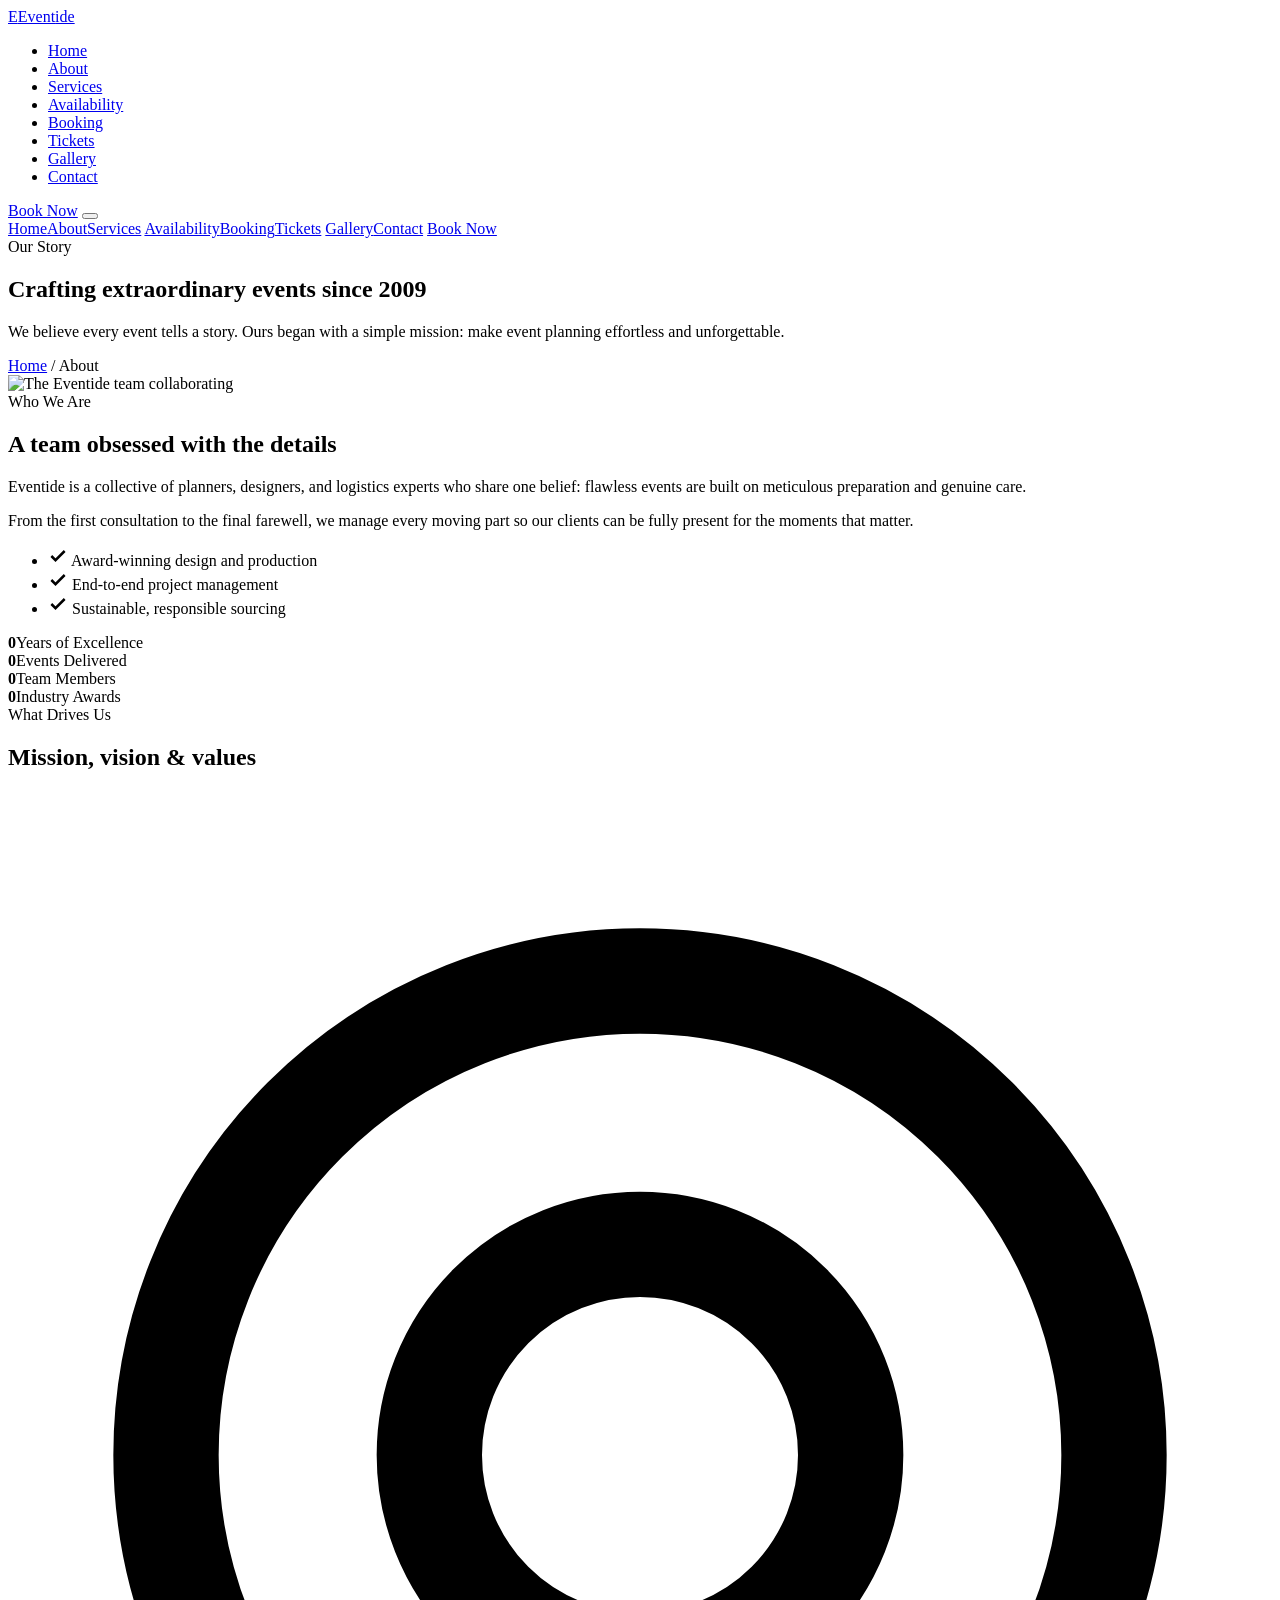
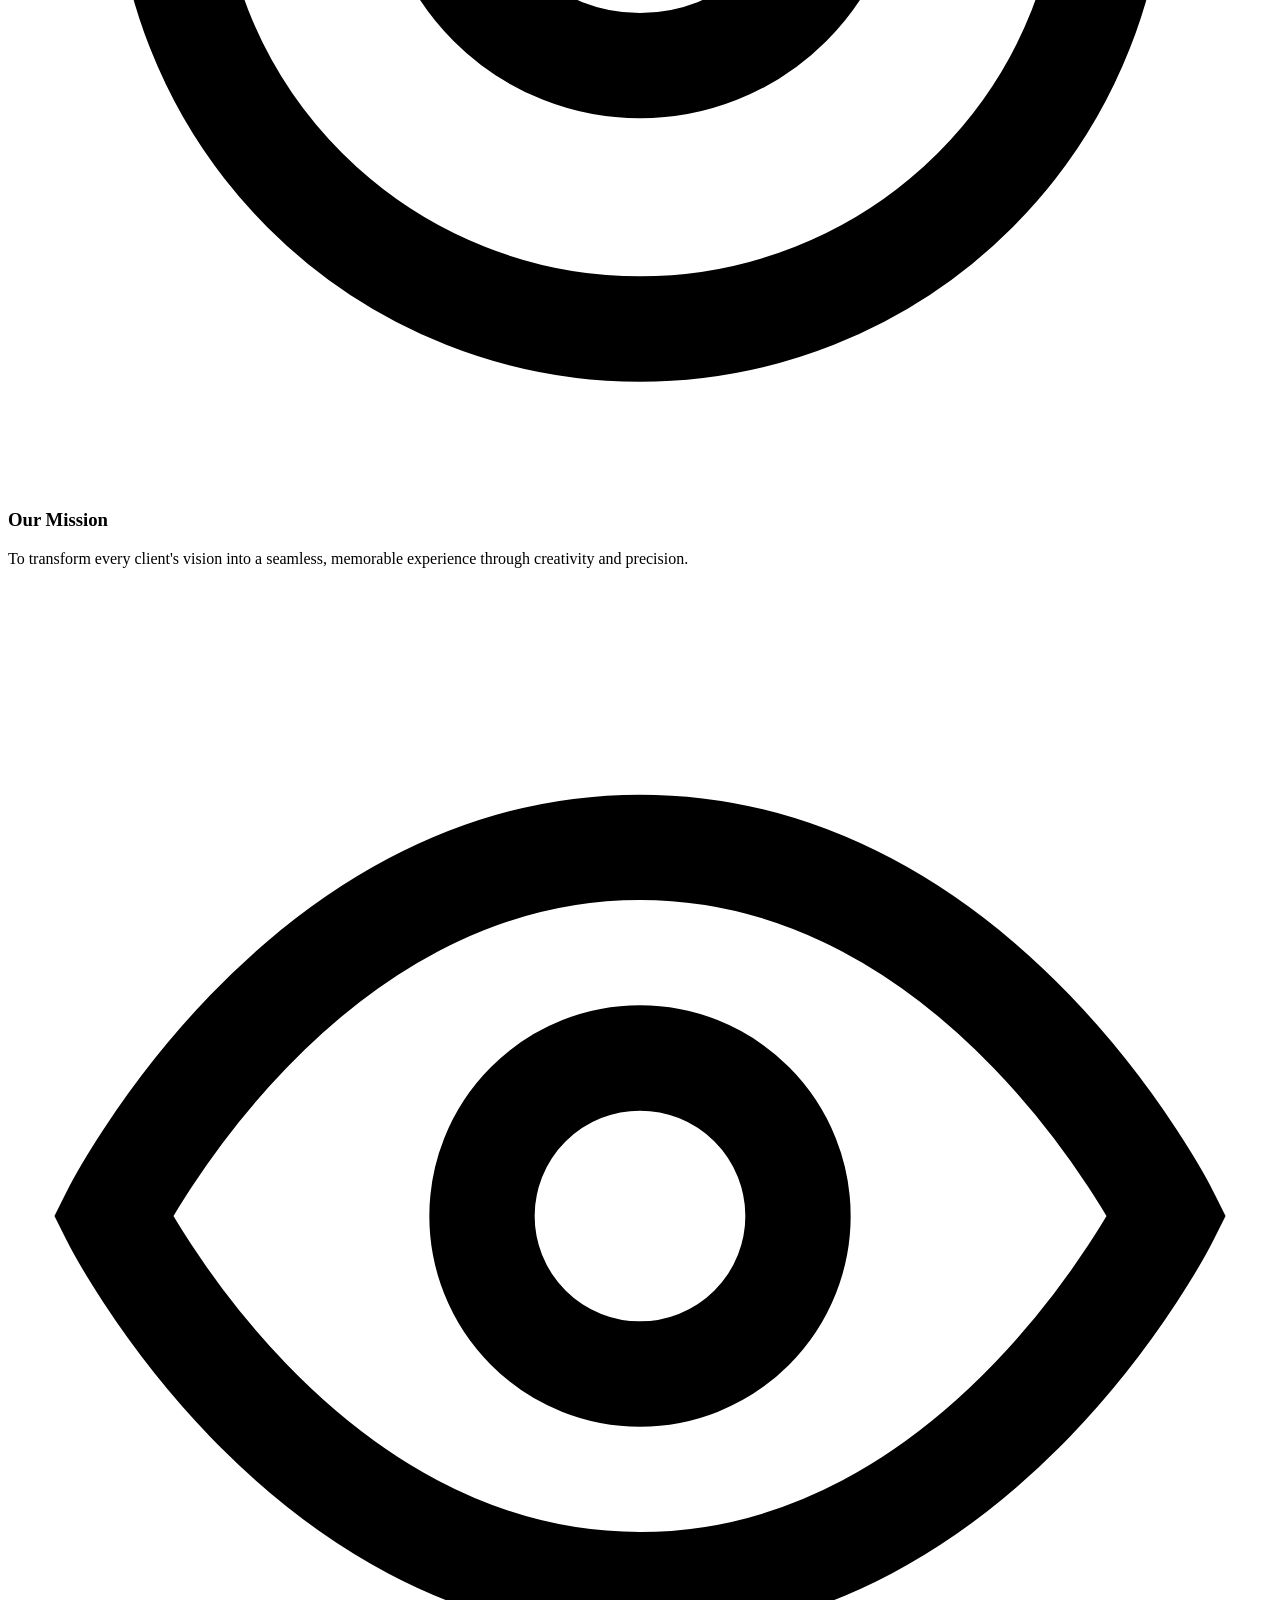
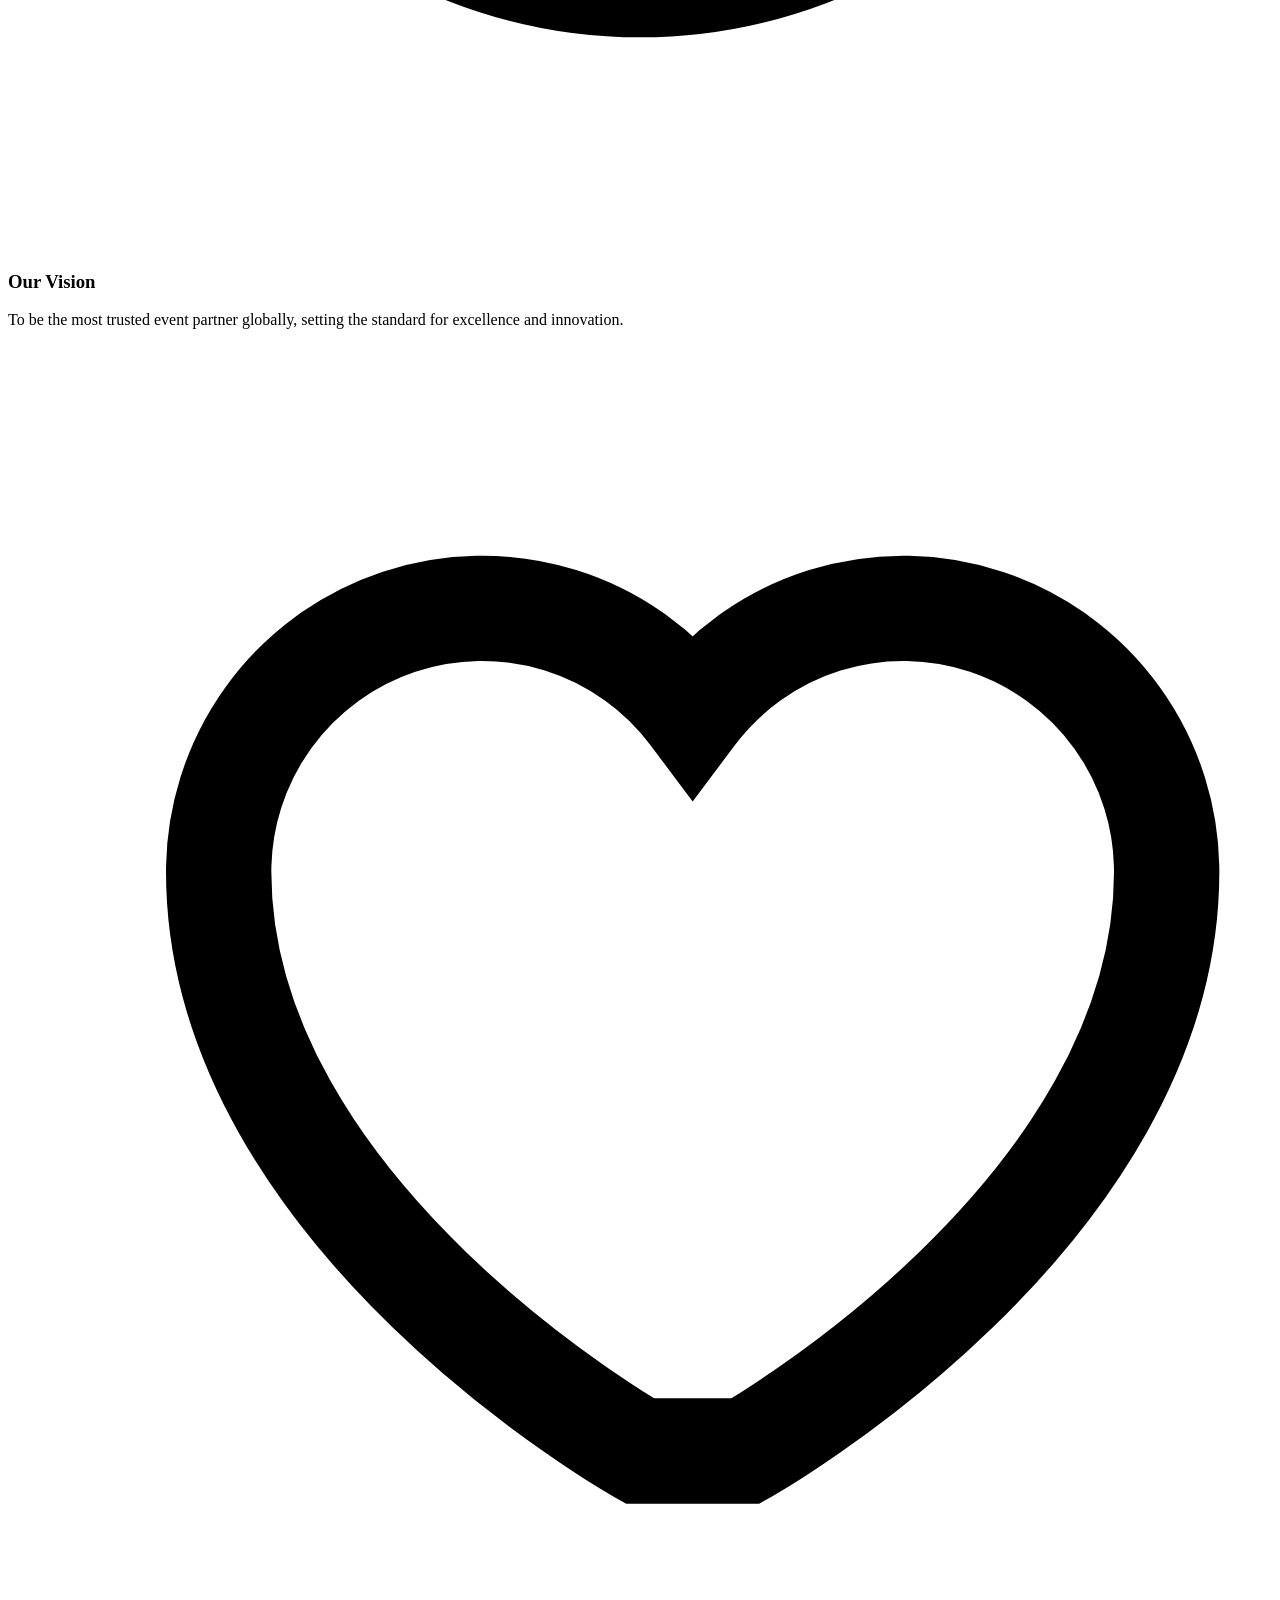
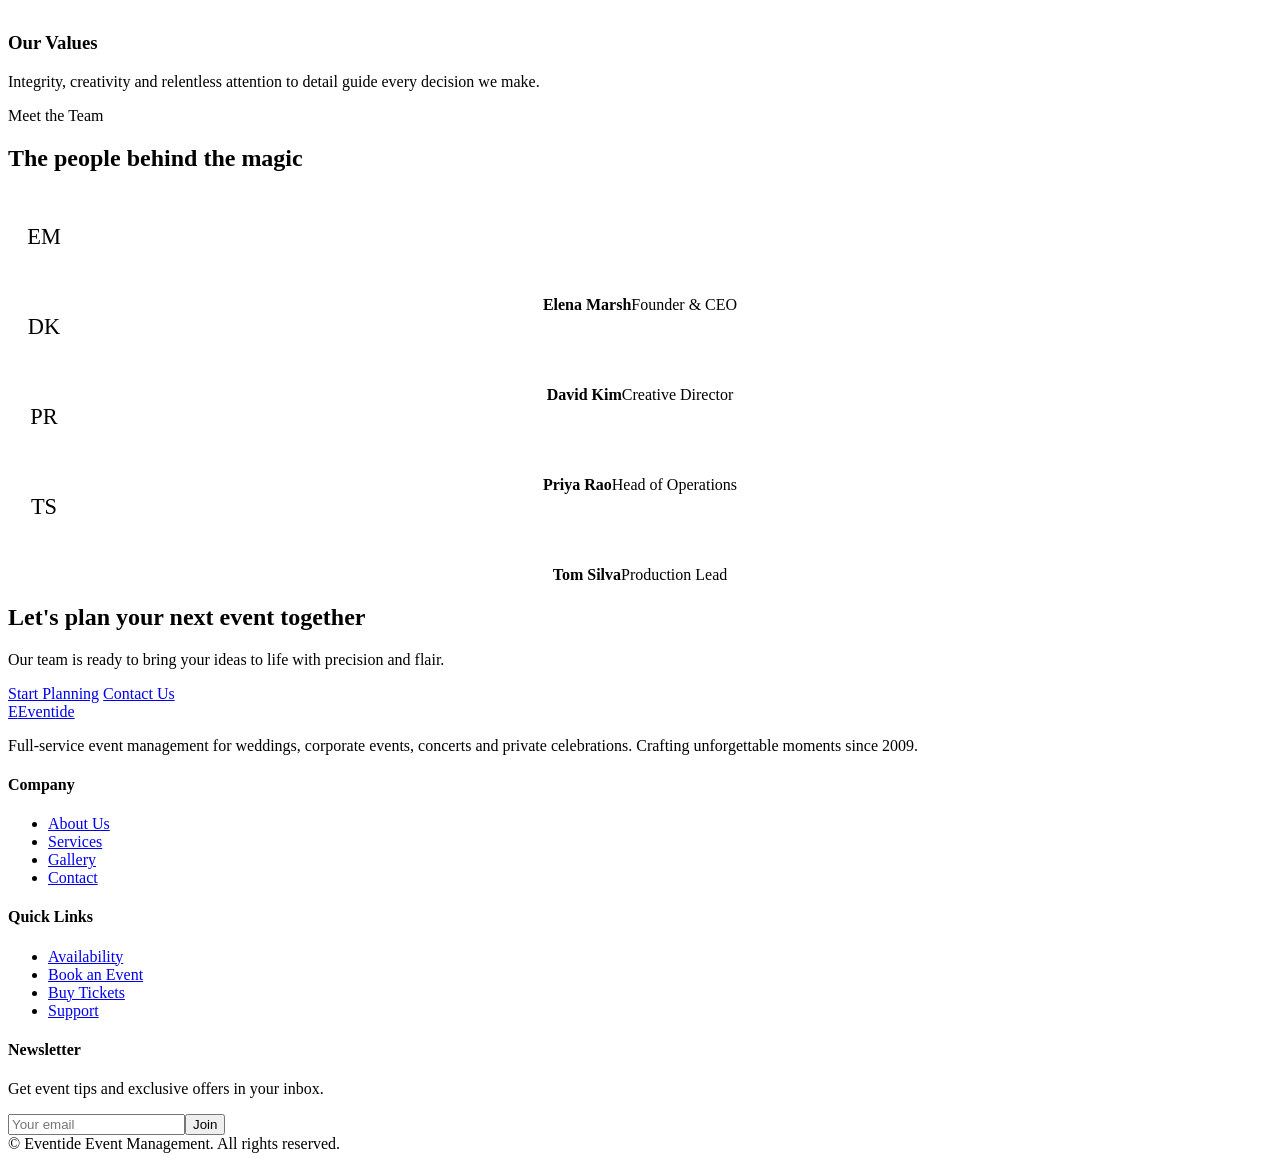
==== about.html @ 727e8614 "Add files via upload" ====
<!DOCTYPE html>
<html lang="en" class="bg-background">
<head>
  <meta charset="UTF-8" />
  <meta name="viewport" content="width=device-width, initial-scale=1.0" />
  <title>About Us — Eventide Event Management</title>
  <meta name="description" content="Meet the Eventide team. 15+ years of experience crafting weddings, corporate events, concerts and private celebrations with precision and passion." />
  <meta name="theme-color" content="#0f0d15" />
  <link rel="preconnect" href="https://fonts.googleapis.com" />
  <link rel="preconnect" href="https://fonts.gstatic.com" crossorigin />
  <link href="https://fonts.googleapis.com/css2?family=Inter:wght@400;500;600;700;800&family=Playfair+Display:wght@600;700;800&display=swap" rel="stylesheet" />
  <link rel="stylesheet" href="css/style.css" />
</head>
<body>
  <header class="site-header">
    <nav class="nav" aria-label="Primary">
      <a href="index.html" class="logo"><span class="logo__mark">E</span>Event<span>ide</span></a>
      <ul class="nav__links">
        <li><a href="index.html">Home</a></li>
        <li><a href="about.html" class="active">About</a></li>
        <li><a href="services.html">Services</a></li>
        <li><a href="calendar.html">Availability</a></li>
        <li><a href="booking.html">Booking</a></li>
        <li><a href="tickets.html">Tickets</a></li>
        <li><a href="gallery.html">Gallery</a></li>
        <li><a href="contact.html">Contact</a></li>
      </ul>
      <div class="nav__cta">
        <a href="booking.html" class="btn btn--primary">Book Now</a>
        <button class="nav__toggle" aria-label="Toggle menu" aria-expanded="false"><span></span><span></span><span></span></button>
      </div>
    </nav>
  </header>
  <div class="mobile-panel">
    <a href="index.html">Home</a><a href="about.html" class="active">About</a><a href="services.html">Services</a>
    <a href="calendar.html">Availability</a><a href="booking.html">Booking</a><a href="tickets.html">Tickets</a>
    <a href="gallery.html">Gallery</a><a href="contact.html">Contact</a>
    <a href="booking.html" class="btn btn--primary btn--block">Book Now</a>
  </div>

  <section class="page-banner">
    <div class="container">
      <span class="eyebrow reveal">Our Story</span>
      <h1 class="reveal" data-delay="1">Crafting extraordinary events since 2009</h1>
      <p class="reveal" data-delay="2">We believe every event tells a story. Ours began with a simple mission: make event planning effortless and unforgettable.</p>
      <div class="breadcrumb"><a href="index.html">Home</a> / About</div>
    </div>
  </section>

  <section class="section">
    <div class="container">
      <div class="split">
        <div class="split__media reveal"><img src="public/images/team.png" alt="The Eventide team collaborating" /></div>
        <div class="split__body reveal" data-delay="1">
          <span class="eyebrow">Who We Are</span>
          <h2 class="section-title">A team obsessed with the details</h2>
          <p>Eventide is a collective of planners, designers, and logistics experts who share one belief: flawless events are built on meticulous preparation and genuine care.</p>
          <p>From the first consultation to the final farewell, we manage every moving part so our clients can be fully present for the moments that matter.</p>
          <ul class="check-list">
            <li><svg width="20" height="20" viewBox="0 0 24 24" fill="none" stroke="currentColor" stroke-width="3"><path d="M20 6L9 17l-5-5"/></svg> Award-winning design and production</li>
            <li><svg width="20" height="20" viewBox="0 0 24 24" fill="none" stroke="currentColor" stroke-width="3"><path d="M20 6L9 17l-5-5"/></svg> End-to-end project management</li>
            <li><svg width="20" height="20" viewBox="0 0 24 24" fill="none" stroke="currentColor" stroke-width="3"><path d="M20 6L9 17l-5-5"/></svg> Sustainable, responsible sourcing</li>
          </ul>
        </div>
      </div>
    </div>
  </section>

  <section class="section" style="padding-top:0">
    <div class="container">
      <div class="stats-strip">
        <div class="stat reveal"><strong><span data-count="15" data-suffix="+">0</span></strong><span>Years of Excellence</span></div>
        <div class="stat reveal" data-delay="1"><strong><span data-count="1200" data-suffix="+">0</span></strong><span>Events Delivered</span></div>
        <div class="stat reveal" data-delay="2"><strong><span data-count="60" data-suffix="+">0</span></strong><span>Team Members</span></div>
        <div class="stat reveal" data-delay="3"><strong><span data-count="25" data-suffix="+">0</span></strong><span>Industry Awards</span></div>
      </div>
    </div>
  </section>

  <!-- MISSION / VISION / VALUES -->
  <section class="section" style="padding-top:0">
    <div class="container">
      <div class="center" style="margin-bottom:52px">
        <span class="eyebrow reveal">What Drives Us</span>
        <h2 class="section-title reveal" data-delay="1">Mission, vision & values</h2>
      </div>
      <div class="grid grid--3">
        <article class="card feature reveal">
          <div class="feature__icon"><svg viewBox="0 0 24 24" fill="none" stroke="currentColor" stroke-width="2"><circle cx="12" cy="12" r="9"/><circle cx="12" cy="12" r="4"/></svg></div>
          <h3>Our Mission</h3>
          
          <p>To transform every client's vision into a seamless, memorable experience through creativity and precision.</p>
        </article>
        <article class="card feature reveal" data-delay="1">
          <div class="feature__icon"><svg viewBox="0 0 24 24" fill="none" stroke="currentColor" stroke-width="2"><path d="M2 12s3.5-7 10-7 10 7 10 7-3.5 7-10 7-10-7-10-7z"/><circle cx="12" cy="12" r="3"/></svg></div>
          <h3>Our Vision</h3>
         
          <p>To be the most trusted event partner globally, setting the standard for excellence and innovation.</p>
        </article>
        <article class="card feature reveal" data-delay="2">
          <div class="feature__icon"><svg viewBox="0 0 24 24" fill="none" stroke="currentColor" stroke-width="2"><path d="M12 21s-8-4.5-8-11a5 5 0 019-3 5 5 0 019 3c0 6.5-8 11-8 11z"/></svg></div>
          <h3>Our Values</h3>
          
          <p>Integrity, creativity and relentless attention to detail guide every decision we make.</p>
        </article>
      </div>
    </div>
  </section>

  <!-- TEAM -->
  <section class="section" style="padding-top:0">
    <div class="container">
      <div class="center" style="margin-bottom:52px">
        <span class="eyebrow reveal">Meet the Team</span>
        <h2 class="section-title reveal" data-delay="1">The people behind the magic</h2>
      </div>
      <div class="grid grid--4">
        <article class="card feature center reveal">
          <div class="testimonial__author" style="flex-direction:column;text-align:center">
            <div class="avatar" style="width:72px;height:72px;font-size:1.4rem">EM</div>
            <div><strong>Elena Marsh</strong><span>Founder & CEO</span></div>
            
          </div>
        </article>
        <article class="card feature center reveal" data-delay="1">
          <div class="testimonial__author" style="flex-direction:column;text-align:center">
            <div class="avatar" style="width:72px;height:72px;font-size:1.4rem">DK</div>
            <div><strong>David Kim</strong><span>Creative Director</span></div>
            
          </div>
        </article>
        <article class="card feature center reveal" data-delay="2">
          <div class="testimonial__author" style="flex-direction:column;text-align:center">
            <div class="avatar" style="width:72px;height:72px;font-size:1.4rem">PR</div>
            <div><strong>Priya Rao</strong><span>Head of Operations</span></div>
            
          </div>
        </article>
        <article class="card feature center reveal" data-delay="3">
          <div class="testimonial__author" style="flex-direction:column;text-align:center">
            <div class="avatar" style="width:72px;height:72px;font-size:1.4rem">TS</div>
            <div><strong>Tom Silva</strong><span>Production Lead</span></div>
            
          </div>
        </article>
      </div>
    </div>
  </section>

  <section class="section" style="padding-top:0">
    <div class="container">
      <div class="cta reveal">
        <div class="cta__bg" style="background-image:url('public/images/cta.png')"></div>
        <h2>Let's plan your next event together</h2>
        <p>Our team is ready to bring your ideas to life with precision and flair.</p>
        <div class="hero__actions" style="justify-content:center">
          <a href="booking.html" class="btn btn--primary">Start Planning</a>
          <a href="contact.html" class="btn btn--ghost">Contact Us</a>
        </div>
      </div>
    </div>
  </section>

  <footer class="site-footer">
    <div class="container">
      <div class="footer__grid">
        <div>
          <a href="index.html" class="logo"><span class="logo__mark">E</span>Event<span>ide</span></a>
          <p>Full-service event management for weddings, corporate events, concerts and private celebrations. Crafting unforgettable moments since 2009.</p>
        </div>
        <div><h4>Company</h4><ul class="footer__links"><li><a href="about.html">About Us</a></li><li><a href="services.html">Services</a></li><li><a href="gallery.html">Gallery</a></li><li><a href="contact.html">Contact</a></li></ul></div>
        <div><h4>Quick Links</h4><ul class="footer__links"><li><a href="calendar.html">Availability</a></li><li><a href="booking.html">Book an Event</a></li><li><a href="tickets.html">Buy Tickets</a></li><li><a href="contact.html">Support</a></li></ul></div>
        <div><h4>Newsletter</h4><p style="margin-top:0">Get event tips and exclusive offers in your inbox.</p><form class="footer__news"><input type="email" placeholder="Your email" aria-label="Email address" required /><button class="btn btn--primary" type="submit">Join</button></form></div>
      </div>
      <div class="footer__bottom">© <span data-year></span> Eventide Event Management. All rights reserved.</div>
    </div>
  </footer>
  <script src="js/main.js"></script>
</body>
</html>
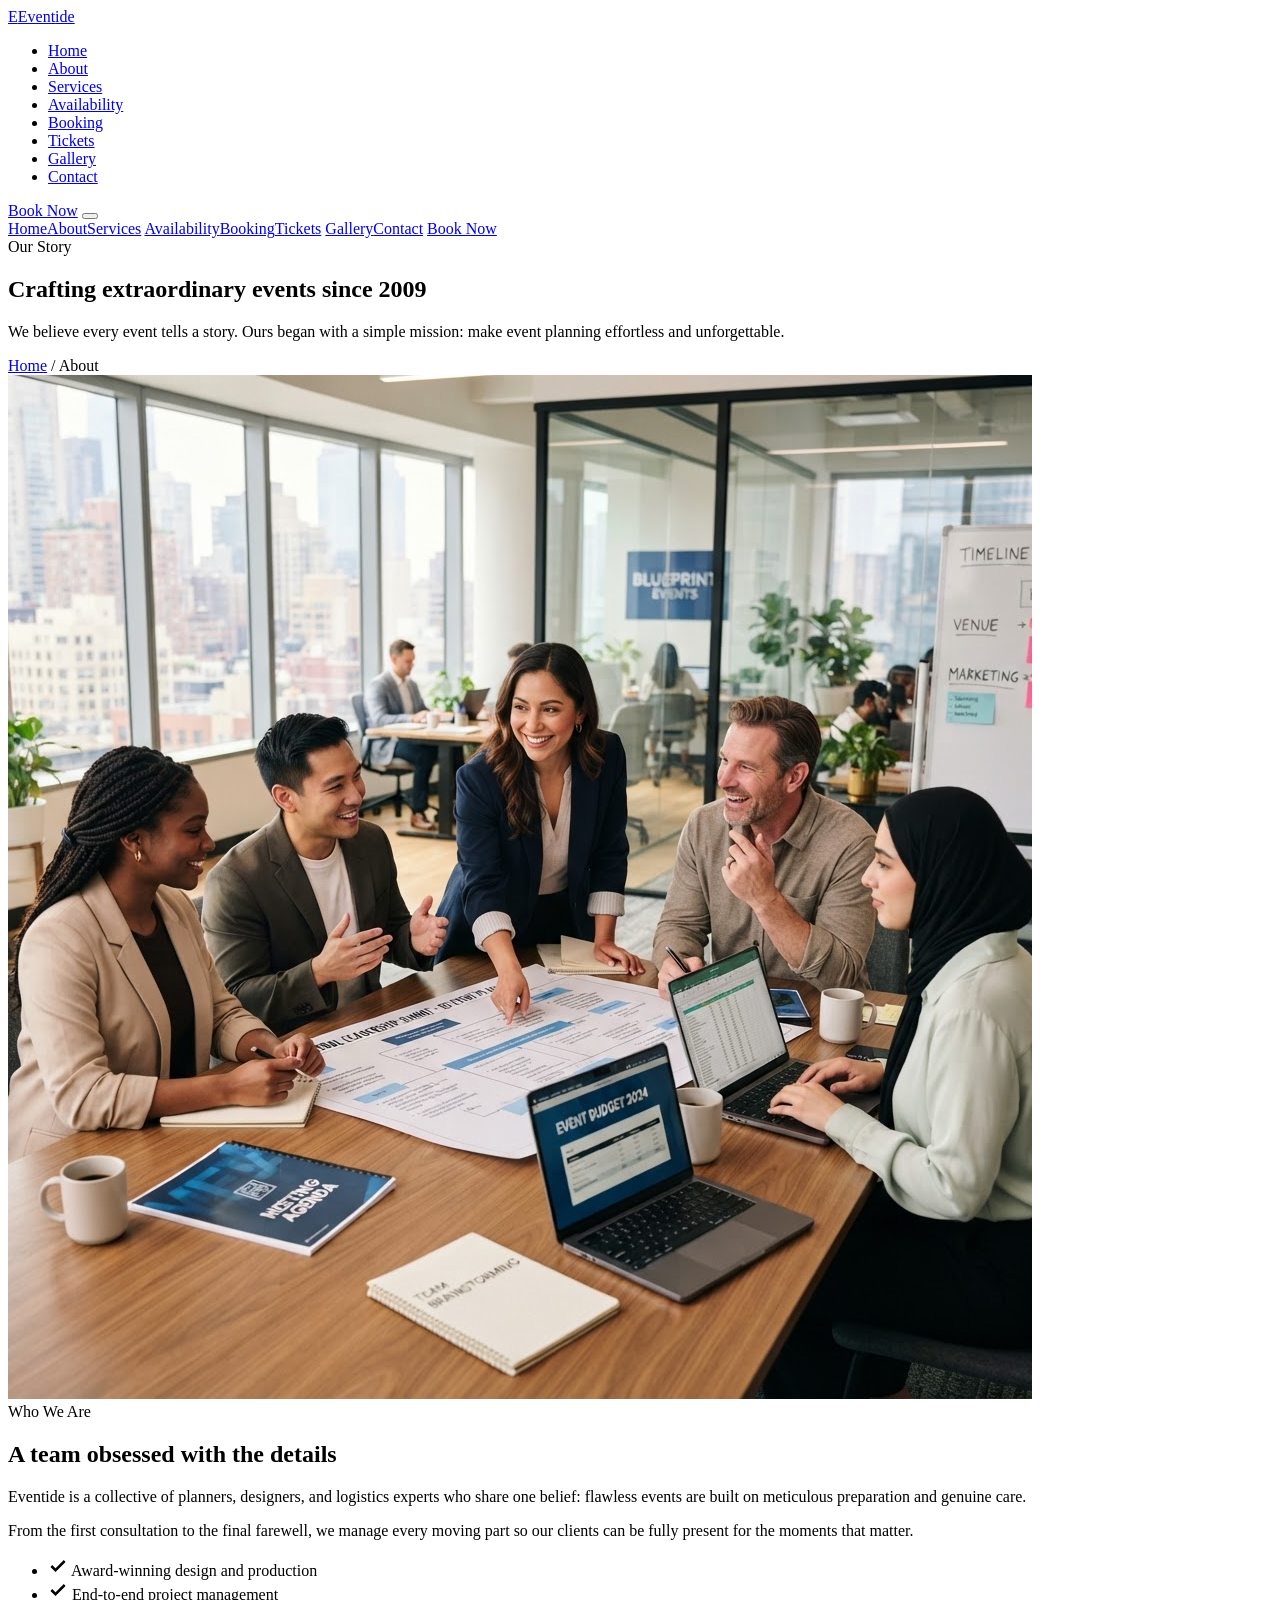
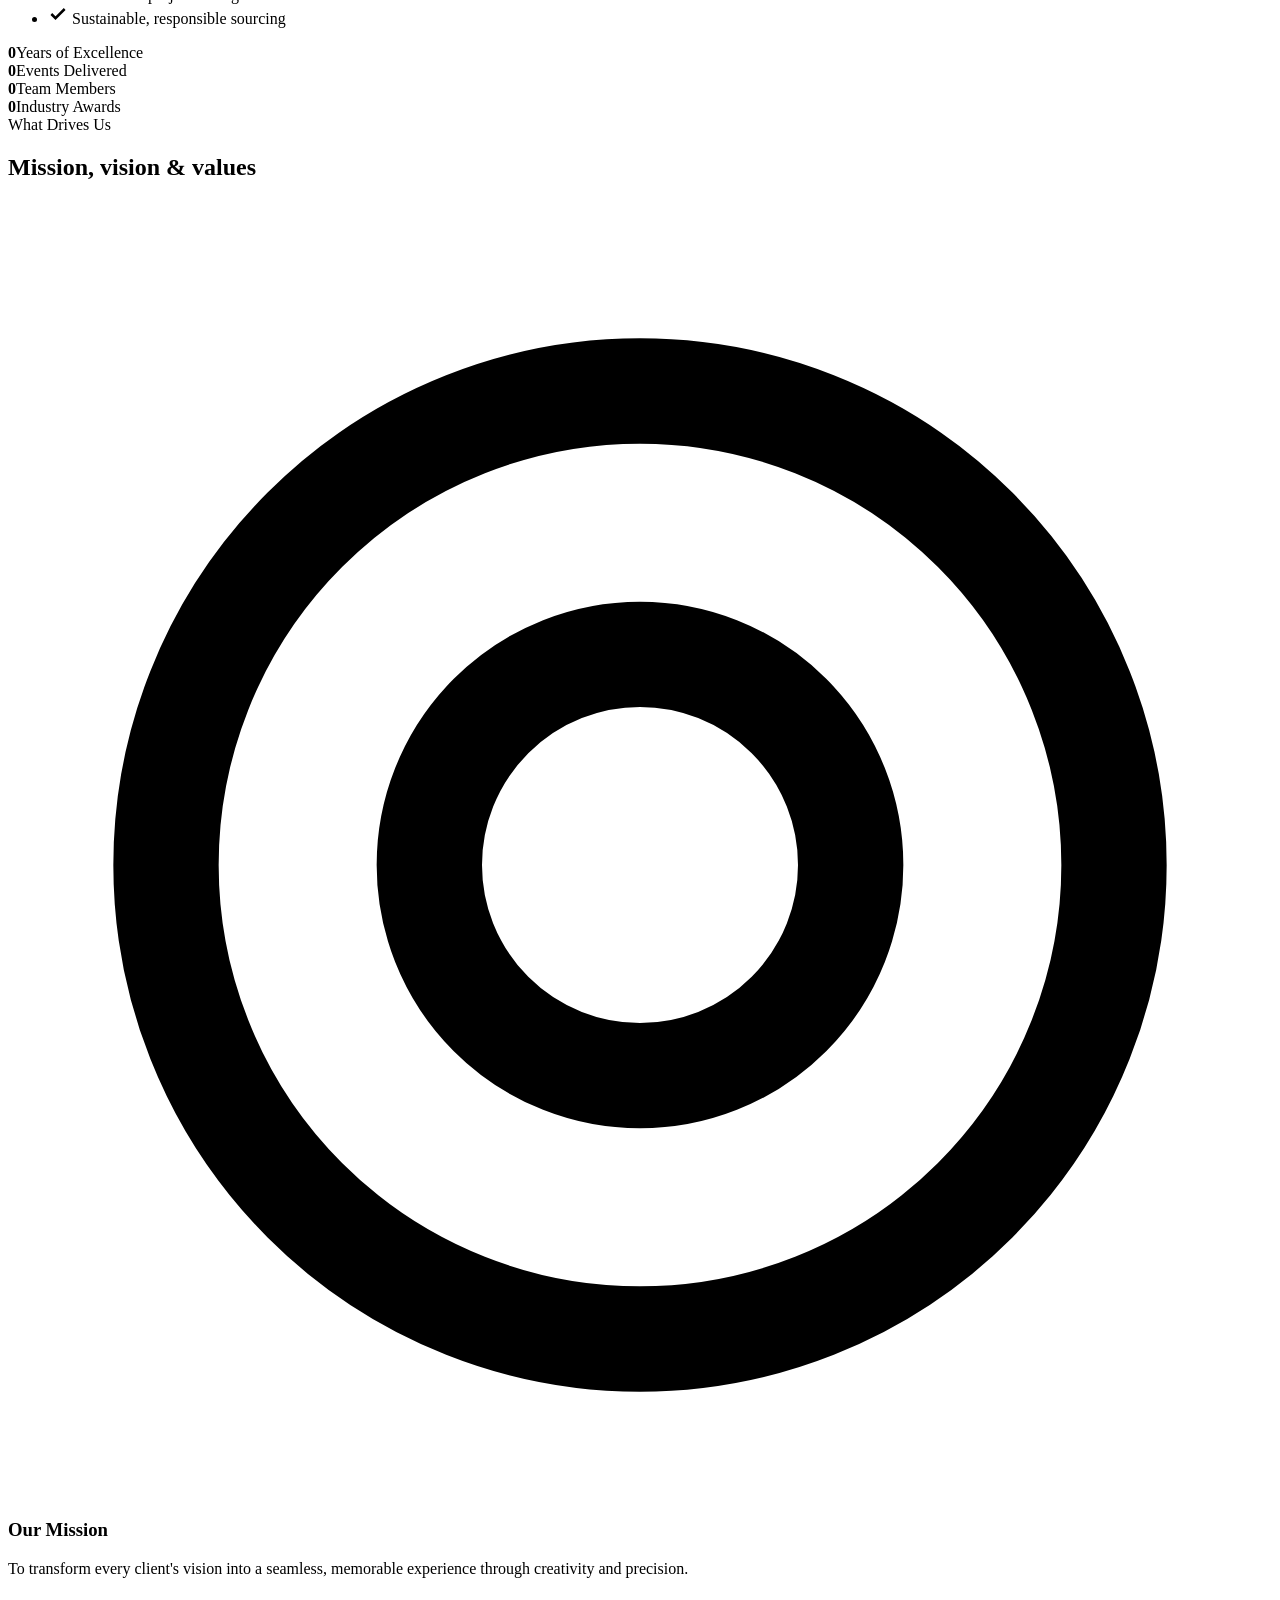
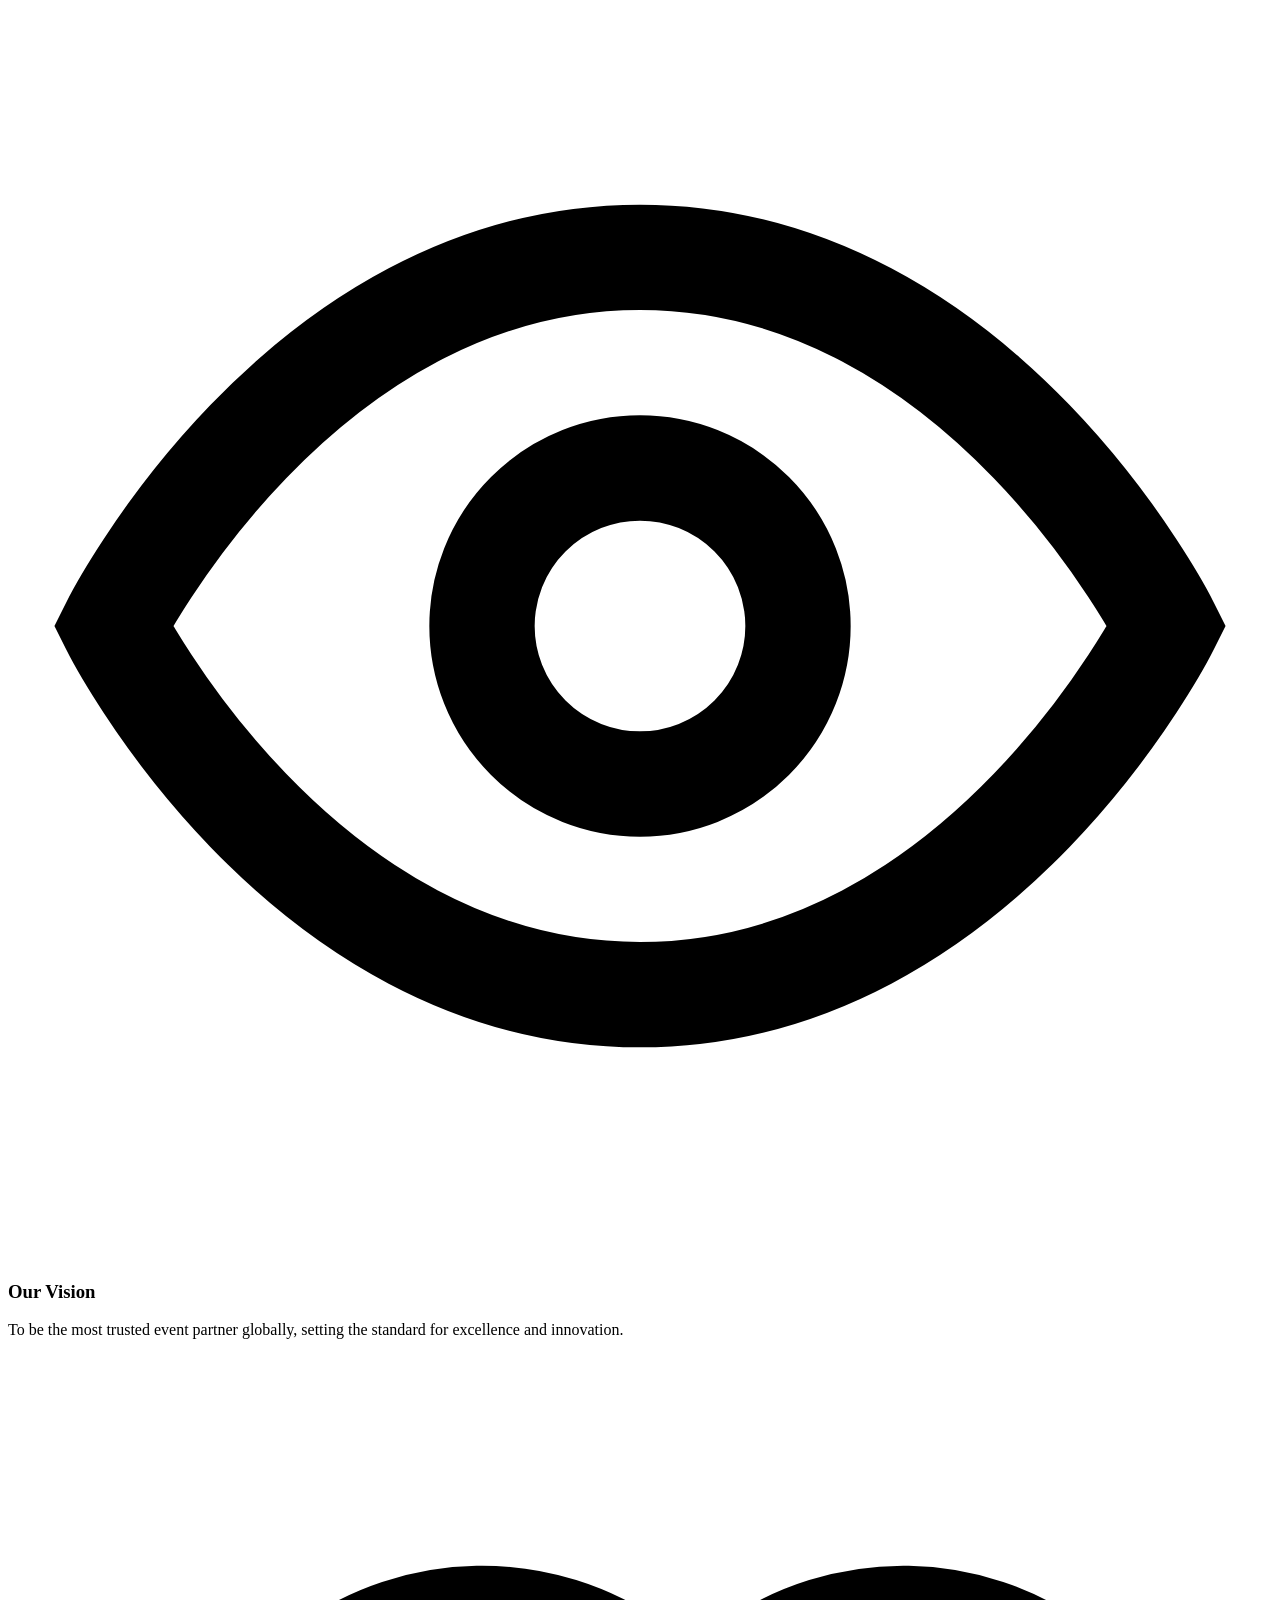
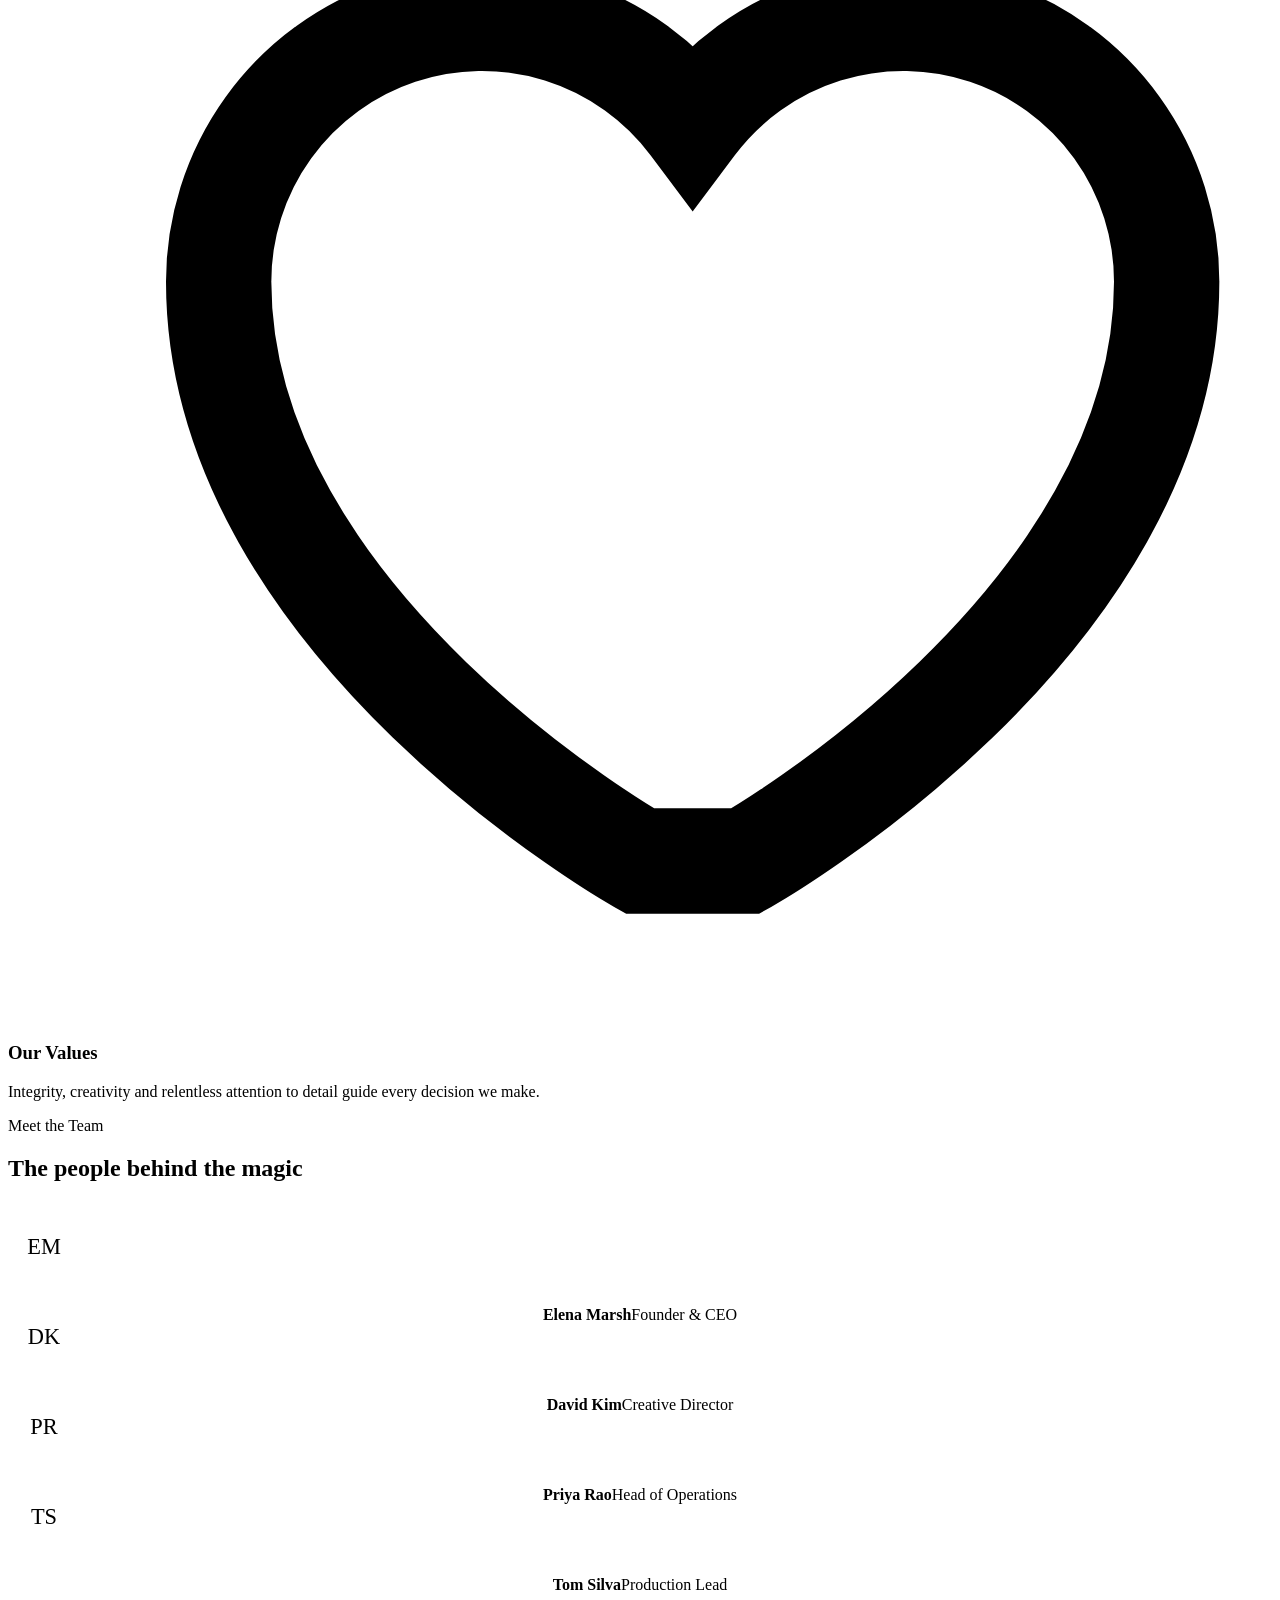
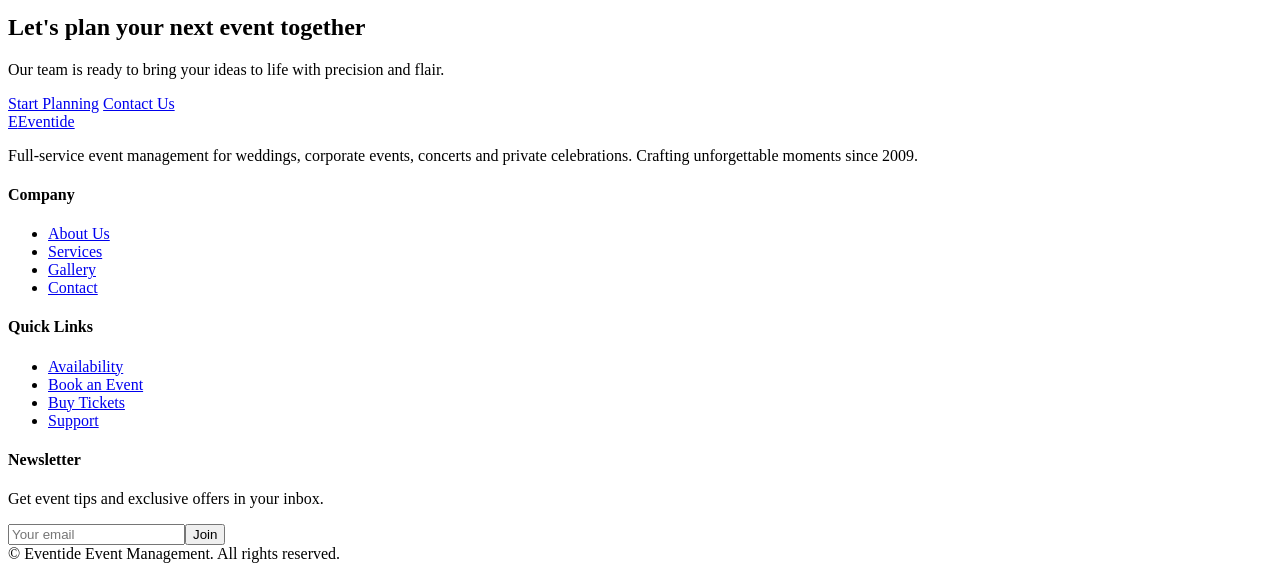
==== commit 19f8b4af: "Update about.html" ====
--- a/about.html
+++ b/about.html
@@ -50,7 +50,7 @@
   <section class="section">
     <div class="container">
       <div class="split">
-        <div class="split__media reveal"><img src="public/images/team.png" alt="The Eventide team collaborating" /></div>
+        <div class="split__media reveal"><img src="team.png" alt="The Eventide team collaborating" /></div>
         <div class="split__body reveal" data-delay="1">
           <span class="eyebrow">Who We Are</span>
           <h2 class="section-title">A team obsessed with the details</h2>
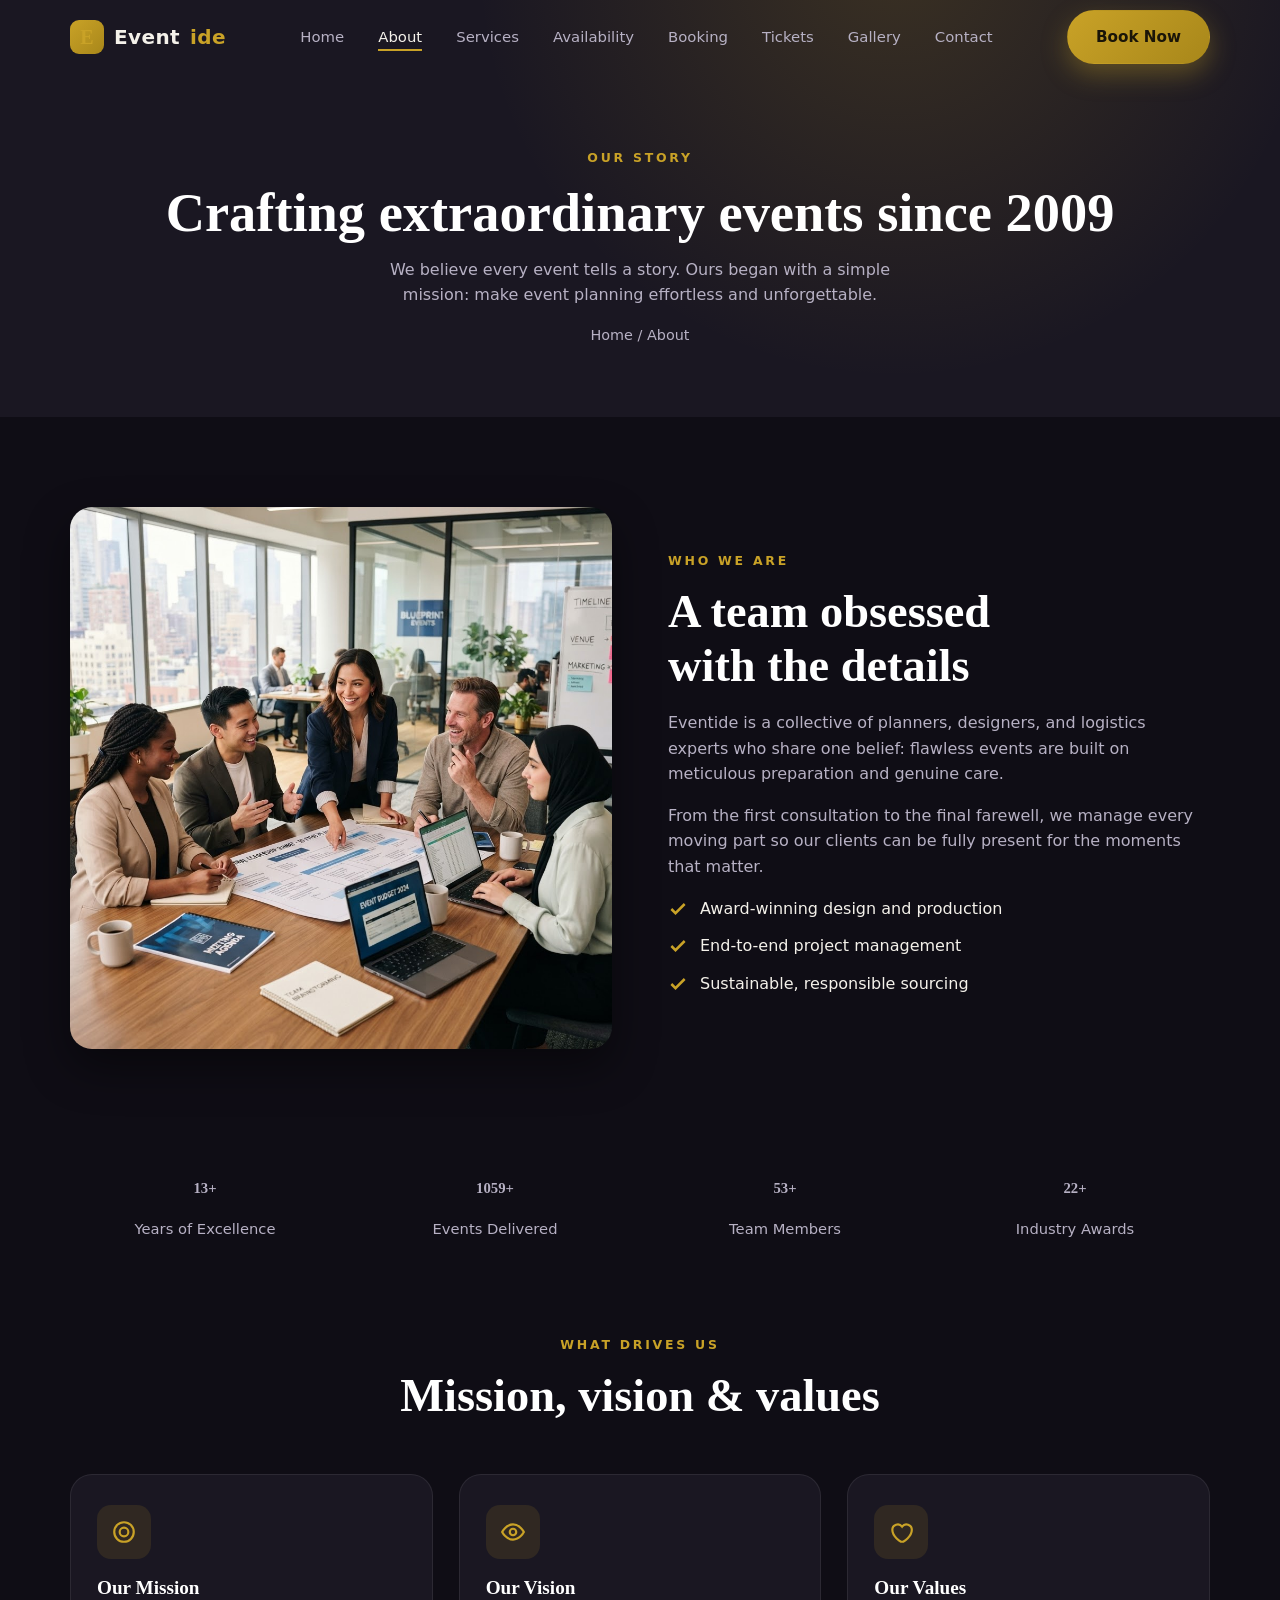
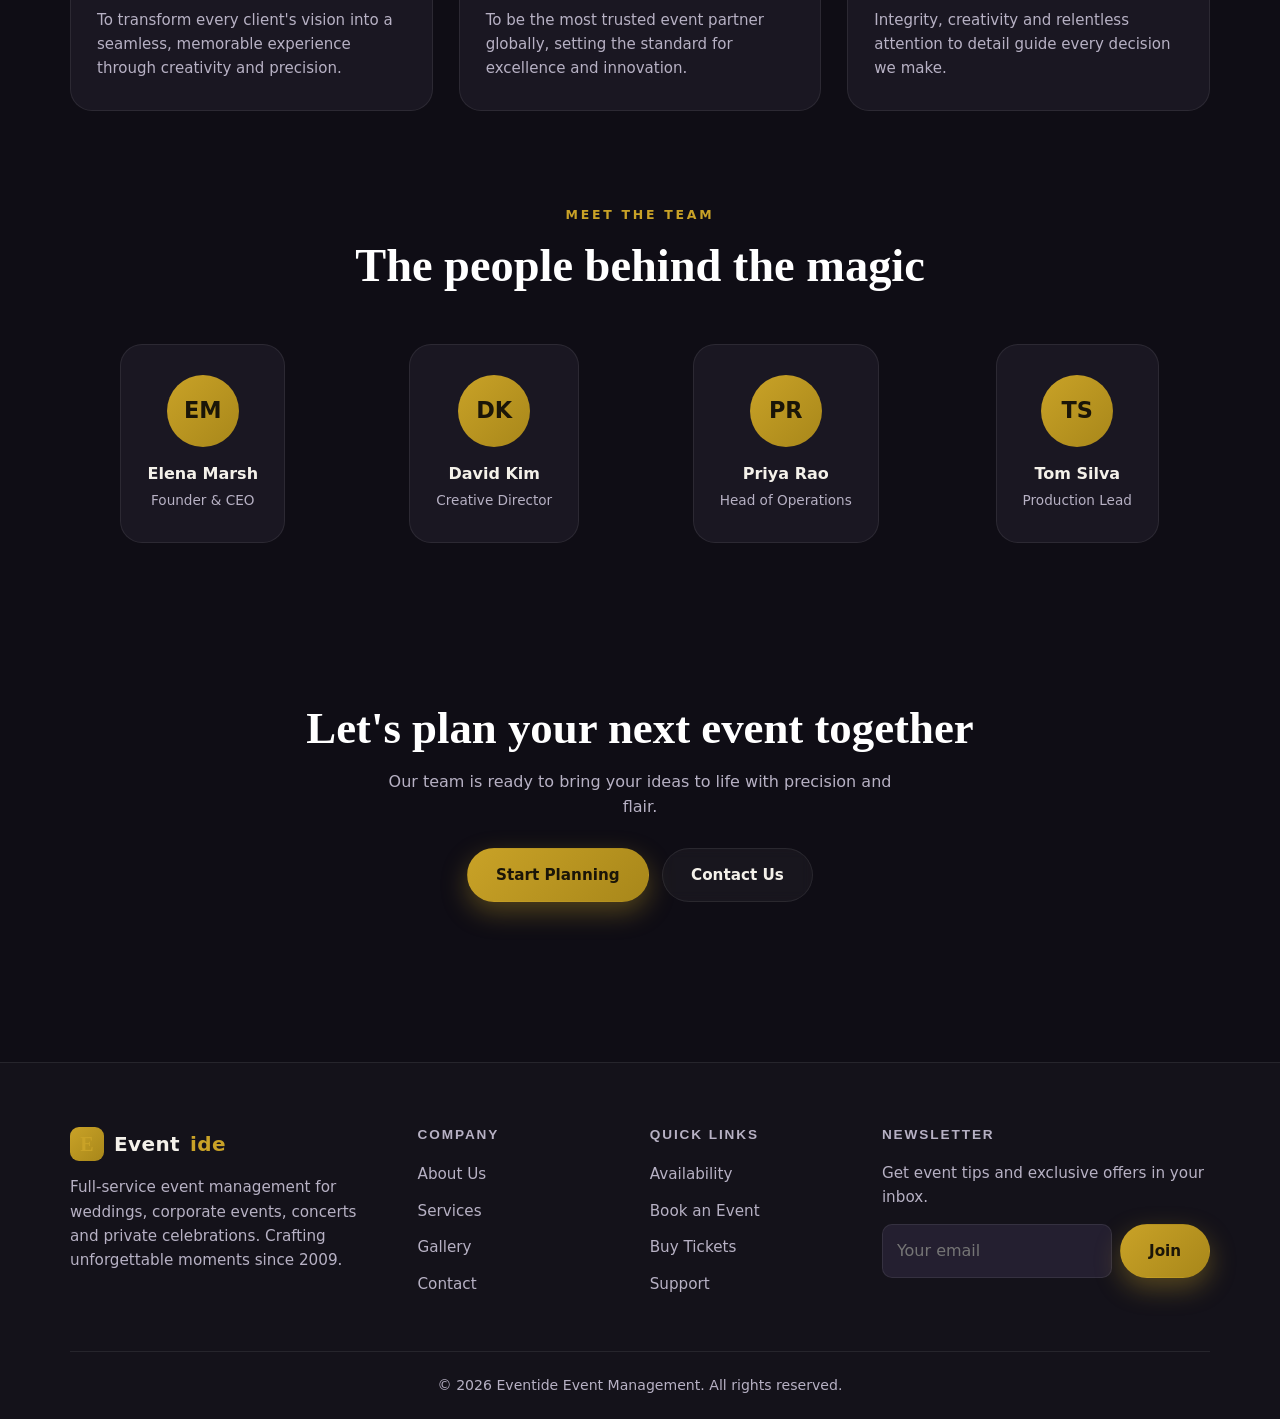
==== commit d464c8ca: "Update about.html" ====
--- a/about.html
+++ b/about.html
@@ -9,7 +9,7 @@
   <link rel="preconnect" href="https://fonts.googleapis.com" />
   <link rel="preconnect" href="https://fonts.gstatic.com" crossorigin />
   <link href="https://fonts.googleapis.com/css2?family=Inter:wght@400;500;600;700;800&family=Playfair+Display:wght@600;700;800&display=swap" rel="stylesheet" />
-  <link rel="stylesheet" href="css/style.css" />
+  <link rel="stylesheet" href="style.css" />
 </head>
 <body>
   <header class="site-header">
@@ -175,6 +175,6 @@
       <div class="footer__bottom">© <span data-year></span> Eventide Event Management. All rights reserved.</div>
     </div>
   </footer>
-  <script src="js/main.js"></script>
+  <script src="main.js"></script>
 </body>
 </html>
--- a/style.css
+++ b/style.css
@@ -0,0 +1,665 @@
+/* ==========================================================================
+   Eventide — Event Management System
+   Shared Stylesheet (animations, media queries, multi-stage classes)
+   ========================================================================== */
+
+/* ---------- Design Tokens ---------- */
+:root {
+  --brand: #c9a227;          /* gold */
+  --brand-dark: #a8871a;
+  --ink: #14121a;            /* near-black */
+  --ink-soft: #221f2b;
+  --bg: #0f0d15;             /* deep charcoal */
+  --surface: #1a1722;
+  --surface-2: #241f30;
+  --text: #f4f1ea;
+  --muted: #b7b1c4;
+  --line: rgba(255, 255, 255, 0.08);
+  --white: #ffffff;
+  --radius: 14px;
+  --radius-lg: 22px;
+  --shadow: 0 18px 45px rgba(0, 0, 0, 0.45);
+  --shadow-sm: 0 8px 22px rgba(0, 0, 0, 0.3);
+  --container: 1180px;
+  --header-h: 74px;
+  --ease: cubic-bezier(0.22, 1, 0.36, 1);
+}
+
+/* ---------- Reset ---------- */
+*,
+*::before,
+*::after { box-sizing: border-box; margin: 0; padding: 0; }
+
+html { scroll-behavior: smooth; -webkit-text-size-adjust: 100%; }
+
+body {
+  font-family: "Inter", system-ui, -apple-system, "Segoe UI", Roboto, sans-serif;
+  background: var(--bg);
+  color: var(--text);
+  line-height: 1.6;
+  overflow-x: hidden;
+}
+
+h1, h2, h3, h4 {
+  font-family: "Playfair Display", Georgia, serif;
+  line-height: 1.15;
+  font-weight: 700;
+  color: var(--white);
+  text-wrap: balance;
+}
+
+a { color: inherit; text-decoration: none; }
+img { max-width: 100%; display: block; }
+ul { list-style: none; }
+button, input, textarea, select { font: inherit; color: inherit; }
+
+/* ---------- Layout Helpers ---------- */
+.container {
+  width: 100%;
+  max-width: var(--container);
+  margin-inline: auto;
+  padding-inline: 20px;
+}
+
+.section { padding-block: 90px; position: relative; }
+.section--tight { padding-block: 60px; }
+
+.eyebrow {
+  display: inline-block;
+  font-size: 0.78rem;
+  letter-spacing: 0.22em;
+  text-transform: uppercase;
+  color: var(--brand);
+  font-weight: 600;
+  margin-bottom: 14px;
+}
+
+.section-title { font-size: clamp(1.9rem, 4vw, 2.9rem); margin-bottom: 16px; }
+.section-lead { color: var(--muted); max-width: 620px; font-size: 1.05rem; }
+.center { text-align: center; margin-inline: auto; }
+.center .section-lead { margin-inline: auto; }
+.text-gold { color: var(--brand); }
+
+/* ---------- Buttons ---------- */
+.btn {
+  display: inline-flex;
+  align-items: center;
+  justify-content: center;
+  gap: 8px;
+  padding: 14px 28px;
+  border-radius: 999px;
+  font-weight: 600;
+  font-size: 0.95rem;
+  cursor: pointer;
+  border: 1px solid transparent;
+  transition: transform 0.3s var(--ease), box-shadow 0.3s var(--ease),
+    background 0.3s var(--ease), color 0.3s var(--ease);
+  will-change: transform;
+}
+.btn:active { transform: scale(0.97); }
+
+.btn--primary {
+  background: linear-gradient(135deg, var(--brand), var(--brand-dark));
+  color: #1a1508;
+  box-shadow: 0 10px 26px rgba(201, 162, 39, 0.35);
+}
+.btn--primary:hover { transform: translateY(-3px); box-shadow: 0 16px 34px rgba(201, 162, 39, 0.5); }
+
+.btn--ghost {
+  border-color: var(--line);
+  background: rgba(255, 255, 255, 0.04);
+  color: var(--text);
+  backdrop-filter: blur(6px);
+}
+.btn--ghost:hover { border-color: var(--brand); color: var(--brand); transform: translateY(-3px); }
+
+.btn--block { width: 100%; }
+
+/* ==========================================================================
+   Header / Navigation
+   ========================================================================== */
+.site-header {
+  position: fixed;
+  inset: 0 0 auto 0;
+  height: var(--header-h);
+  display: flex;
+  align-items: center;
+  z-index: 100;
+  transition: background 0.4s var(--ease), box-shadow 0.4s var(--ease),
+    backdrop-filter 0.4s var(--ease);
+}
+.site-header.scrolled {
+  background: rgba(15, 13, 21, 0.85);
+  backdrop-filter: blur(14px);
+  box-shadow: 0 1px 0 var(--line);
+}
+.nav {
+  display: flex;
+  align-items: center;
+  justify-content: space-between;
+  width: 100%;
+  max-width: var(--container);
+  margin-inline: auto;
+  padding-inline: 20px;
+}
+.logo { display: flex; align-items: center; gap: 10px; font-weight: 800; font-size: 1.25rem; letter-spacing: 0.02em; }
+.logo__mark {
+  width: 34px; height: 34px; border-radius: 9px;
+  display: grid; place-items: center;
+  background: linear-gradient(135deg, var(--brand), var(--brand-dark));
+  color: #1a1508; font-family: "Playfair Display", serif; font-weight: 700;
+}
+.logo span { color: var(--brand); }
+
+.nav__links { display: flex; align-items: center; gap: 4px; }
+.nav__links a {
+  position: relative;
+  padding: 9px 15px;
+  font-size: 0.93rem;
+  color: var(--muted);
+  border-radius: 8px;
+  transition: color 0.25s var(--ease);
+}
+.nav__links a::after {
+  content: "";
+  position: absolute;
+  left: 15px; right: 15px; bottom: 4px;
+  height: 2px;
+  background: var(--brand);
+  transform: scaleX(0);
+  transform-origin: left;
+  transition: transform 0.3s var(--ease);
+}
+.nav__links a:hover { color: var(--text); }
+.nav__links a:hover::after,
+.nav__links a.active::after { transform: scaleX(1); }
+.nav__links a.active { color: var(--text); }
+
+.nav__cta { display: flex; align-items: center; gap: 12px; }
+
+.nav__toggle {
+  display: none;
+  flex-direction: column;
+  gap: 5px;
+  background: none;
+  border: 0;
+  cursor: pointer;
+  padding: 8px;
+}
+.nav__toggle span {
+  width: 24px; height: 2px; background: var(--text); border-radius: 2px;
+  transition: transform 0.3s var(--ease), opacity 0.3s var(--ease);
+}
+.nav__toggle.open span:nth-child(1) { transform: translateY(7px) rotate(45deg); }
+.nav__toggle.open span:nth-child(2) { opacity: 0; }
+.nav__toggle.open span:nth-child(3) { transform: translateY(-7px) rotate(-45deg); }
+
+/* ==========================================================================
+   Hero
+   ========================================================================== */
+.hero {
+  position: relative;
+  min-height: 100vh;
+  display: flex;
+  align-items: center;
+  padding-top: var(--header-h);
+  overflow: hidden;
+}
+.hero__bg {
+  position: absolute;
+  inset: 0;
+  background-size: cover;
+  background-position: center;
+  transform: scale(1.1);
+  animation: kenburns 18s ease-out forwards;
+  z-index: -2;
+}
+.hero__bg::after {
+  content: "";
+  position: absolute;
+  inset: 0;
+  background: linear-gradient(115deg, rgba(15, 13, 21, 0.92) 25%, rgba(15, 13, 21, 0.55) 70%, rgba(15, 13, 21, 0.35));
+}
+.hero__inner { max-width: 680px; }
+.hero h1 { font-size: clamp(2.4rem, 6vw, 4.4rem); margin-bottom: 20px; }
+.hero p { color: var(--muted); font-size: 1.15rem; max-width: 540px; margin-bottom: 34px; }
+.hero__actions { display: flex; flex-wrap: wrap; gap: 14px; }
+
+.hero__stats {
+  display: flex;
+  gap: 40px;
+  margin-top: 56px;
+  flex-wrap: wrap;
+}
+.hero__stat strong { display: block; font-family: "Playfair Display", serif; font-size: 2rem; color: var(--brand); }
+.hero__stat span { color: var(--muted); font-size: 0.9rem; }
+
+/* ==========================================================================
+   Reusable Cards / Grids
+   ========================================================================== */
+.grid { display: grid; gap: 26px; }
+.grid--3 { grid-template-columns: repeat(3, 1fr); }
+.grid--4 { grid-template-columns: repeat(4, 1fr); }
+.grid--2 { grid-template-columns: repeat(2, 1fr); }
+
+.card {
+  background: var(--surface);
+  border: 1px solid var(--line);
+  border-radius: var(--radius-lg);
+  overflow: hidden;
+  transition: transform 0.4s var(--ease), border-color 0.4s var(--ease), box-shadow 0.4s var(--ease);
+}
+.card:hover { transform: translateY(-8px); border-color: rgba(201, 162, 39, 0.4); box-shadow: var(--shadow); }
+
+.card__media { position: relative; aspect-ratio: 16 / 11; overflow: hidden; }
+.card__media img { width: 100%; height: 100%; object-fit: cover; transition: transform 0.6s var(--ease); }
+.card:hover .card__media img { transform: scale(1.08); }
+.card__tag {
+  position: absolute; top: 14px; left: 14px;
+  background: rgba(15, 13, 21, 0.75);
+  color: var(--brand);
+  padding: 6px 14px; border-radius: 999px; font-size: 0.78rem; font-weight: 600;
+  backdrop-filter: blur(6px);
+}
+.card__body { padding: 22px 24px 26px; }
+.card__body h3 { font-size: 1.3rem; margin-bottom: 10px; }
+.card__body p { color: var(--muted); font-size: 0.96rem; }
+.card__price { color: var(--brand); font-weight: 700; margin-top: 14px; font-size: 1.05rem; }
+
+/* Icon feature card */
+.feature { padding: 30px 26px; text-align: left; }
+.feature__icon {
+  width: 54px; height: 54px; border-radius: 14px;
+  display: grid; place-items: center; margin-bottom: 18px;
+  background: rgba(201, 162, 39, 0.12);
+  color: var(--brand);
+}
+.feature__icon svg { width: 26px; height: 26px; }
+.feature h3 { font-size: 1.2rem; margin-bottom: 8px; }
+.feature p { color: var(--muted); font-size: 0.94rem; }
+
+/* ==========================================================================
+   Split / About
+   ========================================================================== */
+.split { display: grid; grid-template-columns: 1fr 1fr; gap: 56px; align-items: center; }
+.split__media {
+  border-radius: var(--radius-lg);
+  overflow: hidden;
+  box-shadow: var(--shadow);
+  position: relative;
+}
+.split__media img { width: 100%; height: 100%; object-fit: cover; }
+.split__body h2 { margin-bottom: 18px; }
+.split__body p { color: var(--muted); margin-bottom: 16px; }
+.check-list li { display: flex; gap: 12px; align-items: flex-start; margin-bottom: 12px; color: var(--text); }
+.check-list svg { color: var(--brand); flex-shrink: 0; margin-top: 3px; }
+
+/* ==========================================================================
+   Stats strip
+   ========================================================================== */
+.stats-strip {
+  display: grid;
+  grid-template-columns: repeat(4, 1fr);
+  gap: 20px;
+  text-align: center;
+}
+.stats-strip .stat strong {
+  display: block; font-family: "Playfair Display", serif;
+  font-size: clamp(2rem, 4vw, 3rem); color: var(--brand);
+}
+.stats-strip .stat span { color: var(--muted); font-size: 0.92rem; }
+
+/* ==========================================================================
+   Page banner (inner pages)
+   ========================================================================== */
+.page-banner {
+  padding-top: calc(var(--header-h) + 70px);
+  padding-bottom: 70px;
+  position: relative;
+  overflow: hidden;
+  text-align: center;
+}
+.page-banner::before {
+  content: "";
+  position: absolute; inset: 0;
+  background:
+    radial-gradient(700px circle at 70% -10%, rgba(201, 162, 39, 0.18), transparent 60%),
+    var(--surface);
+  z-index: -1;
+}
+.page-banner h1 { font-size: clamp(2.2rem, 5vw, 3.4rem); margin-bottom: 12px; }
+.page-banner p { color: var(--muted); max-width: 560px; margin-inline: auto; }
+.breadcrumb { margin-top: 16px; color: var(--muted); font-size: 0.9rem; }
+.breadcrumb a:hover { color: var(--brand); }
+
+/* ==========================================================================
+   Calendar (Availability)
+   ========================================================================== */
+.calendar-wrap { max-width: 860px; margin-inline: auto; }
+.calendar {
+  background: var(--surface);
+  border: 1px solid var(--line);
+  border-radius: var(--radius-lg);
+  padding: 26px;
+  box-shadow: var(--shadow-sm);
+}
+.calendar__head { display: flex; align-items: center; justify-content: space-between; margin-bottom: 20px; }
+.calendar__head h3 { font-size: 1.4rem; }
+.calendar__nav { display: flex; gap: 10px; }
+.calendar__nav button {
+  width: 40px; height: 40px; border-radius: 10px;
+  background: var(--surface-2); border: 1px solid var(--line); cursor: pointer;
+  display: grid; place-items: center;
+  transition: background 0.25s var(--ease), color 0.25s var(--ease);
+}
+.calendar__nav button:hover { background: var(--brand); color: #1a1508; }
+
+.calendar__weekdays, .calendar__grid { display: grid; grid-template-columns: repeat(7, 1fr); gap: 8px; }
+.calendar__weekdays span { text-align: center; color: var(--muted); font-size: 0.8rem; font-weight: 600; padding-bottom: 8px; }
+.calendar__grid { margin-top: 4px; }
+.day {
+  aspect-ratio: 1;
+  display: grid; place-items: center;
+  border-radius: 10px;
+  background: var(--surface-2);
+  font-size: 0.9rem;
+  cursor: pointer;
+  border: 1px solid transparent;
+  position: relative;
+  transition: transform 0.2s var(--ease), background 0.25s var(--ease), border-color 0.25s var(--ease);
+}
+.day:hover:not(.day--empty):not(.day--booked) { transform: translateY(-2px); border-color: var(--brand); }
+.day--empty { background: transparent; cursor: default; }
+.day--available::after { content: ""; position: absolute; bottom: 6px; width: 6px; height: 6px; border-radius: 50%; background: #4ade80; }
+.day--limited::after { content: ""; position: absolute; bottom: 6px; width: 6px; height: 6px; border-radius: 50%; background: var(--brand); }
+.day--booked { background: rgba(255, 90, 90, 0.12); color: #ff8a8a; cursor: not-allowed; opacity: 0.65; }
+.day--selected { background: var(--brand); color: #1a1508; font-weight: 700; }
+.day--today { border-color: var(--muted); }
+
+.calendar__legend { display: flex; gap: 22px; flex-wrap: wrap; margin-top: 22px; font-size: 0.85rem; color: var(--muted); }
+.calendar__legend span { display: flex; align-items: center; gap: 8px; }
+.dot { width: 10px; height: 10px; border-radius: 50%; display: inline-block; }
+.dot--green { background: #4ade80; } .dot--gold { background: var(--brand); } .dot--red { background: #ff8a8a; }
+
+.calendar__selection { margin-top: 22px; text-align: center; padding: 16px; border-radius: var(--radius); background: var(--surface-2); }
+.calendar__selection strong { color: var(--brand); }
+
+/* ==========================================================================
+   Forms (Booking / Contact)
+   ========================================================================== */
+.form {
+  background: var(--surface);
+  border: 1px solid var(--line);
+  border-radius: var(--radius-lg);
+  padding: 32px;
+  box-shadow: var(--shadow-sm);
+}
+.form__row { display: grid; grid-template-columns: 1fr 1fr; gap: 18px; }
+.field { margin-bottom: 18px; display: flex; flex-direction: column; gap: 7px; }
+.field label { font-size: 0.85rem; color: var(--muted); font-weight: 600; }
+.field input, .field select, .field textarea {
+  background: var(--surface-2);
+  border: 1px solid var(--line);
+  border-radius: 10px;
+  padding: 13px 15px;
+  color: var(--text);
+  transition: border-color 0.25s var(--ease), box-shadow 0.25s var(--ease);
+}
+.field input:focus, .field select:focus, .field textarea:focus {
+  outline: none; border-color: var(--brand);
+  box-shadow: 0 0 0 3px rgba(201, 162, 39, 0.15);
+}
+.field textarea { resize: vertical; min-height: 120px; }
+.field small { color: #ff8a8a; font-size: 0.78rem; min-height: 1em; }
+.field input:invalid:not(:placeholder-shown) { border-color: rgba(255, 138, 138, 0.6); }
+
+.form__success {
+  display: none;
+  padding: 16px;
+  border-radius: var(--radius);
+  background: rgba(74, 222, 128, 0.12);
+  border: 1px solid rgba(74, 222, 128, 0.35);
+  color: #86efac;
+  text-align: center;
+  margin-top: 8px;
+}
+.form__success.show { display: block; animation: fadeUp 0.5s var(--ease); }
+
+/* Ticket step progress (multi-stage) */
+.steps { display: flex; justify-content: center; gap: 0; margin-bottom: 40px; flex-wrap: wrap; }
+.step { display: flex; align-items: center; gap: 12px; }
+.step__num {
+  width: 38px; height: 38px; border-radius: 50%;
+  display: grid; place-items: center;
+  background: var(--surface-2); border: 1px solid var(--line);
+  font-weight: 700; transition: background 0.3s var(--ease), color 0.3s var(--ease), border-color 0.3s var(--ease);
+}
+.step__label { color: var(--muted); font-size: 0.9rem; }
+.step__line { width: 60px; height: 2px; background: var(--line); margin-inline: 16px; }
+.step.is-active .step__num { background: var(--brand); color: #1a1508; border-color: var(--brand); }
+.step.is-active .step__label { color: var(--text); }
+.step.is-done .step__num { background: rgba(74, 222, 128, 0.2); color: #86efac; border-color: rgba(74, 222, 128, 0.4); }
+
+/* ==========================================================================
+   Tickets
+   ========================================================================== */
+.ticket-card {
+  background: var(--surface);
+  border: 1px solid var(--line);
+  border-radius: var(--radius-lg);
+  padding: 30px 26px;
+  text-align: center;
+  position: relative;
+  transition: transform 0.4s var(--ease), border-color 0.4s var(--ease), box-shadow 0.4s var(--ease);
+}
+.ticket-card:hover { transform: translateY(-8px); box-shadow: var(--shadow); border-color: rgba(201,162,39,0.4); }
+.ticket-card--featured { border-color: var(--brand); box-shadow: 0 0 0 1px var(--brand); }
+.ticket-card--featured::before {
+  content: "Most Popular";
+  position: absolute; top: -13px; left: 50%; transform: translateX(-50%);
+  background: linear-gradient(135deg, var(--brand), var(--brand-dark));
+  color: #1a1508; font-size: 0.75rem; font-weight: 700;
+  padding: 6px 16px; border-radius: 999px;
+}
+.ticket-card h3 { font-size: 1.35rem; margin-bottom: 6px; }
+.ticket-card .price { font-family: "Playfair Display", serif; font-size: 2.6rem; color: var(--brand); margin: 12px 0; }
+.ticket-card .price span { font-size: 0.9rem; color: var(--muted); font-family: "Inter", sans-serif; }
+.ticket-card ul { margin: 20px 0 26px; text-align: left; }
+.ticket-card li { display: flex; gap: 10px; padding: 8px 0; color: var(--muted); font-size: 0.94rem; border-bottom: 1px solid var(--line); }
+.ticket-card li svg { color: var(--brand); flex-shrink: 0; }
+
+.counter { display: inline-flex; align-items: center; gap: 16px; background: var(--surface-2); border-radius: 999px; padding: 6px; }
+.counter button { width: 36px; height: 36px; border-radius: 50%; border: none; background: var(--brand); color: #1a1508; font-size: 1.2rem; cursor: pointer; display: grid; place-items: center; }
+.counter button:disabled { opacity: 0.4; cursor: not-allowed; }
+.counter output { min-width: 24px; text-align: center; font-weight: 700; }
+
+.order-summary { background: var(--surface); border: 1px solid var(--line); border-radius: var(--radius-lg); padding: 26px; position: sticky; top: 100px; }
+.order-summary h3 { margin-bottom: 18px; }
+.order-summary .line { display: flex; justify-content: space-between; padding: 10px 0; color: var(--muted); border-bottom: 1px solid var(--line); }
+.order-summary .total { display: flex; justify-content: space-between; padding-top: 16px; font-size: 1.3rem; font-weight: 700; color: var(--white); }
+.order-summary .total span:last-child { color: var(--brand); }
+
+/* ==========================================================================
+   Testimonials
+   ========================================================================== */
+.testimonial { padding: 28px; }
+.testimonial p { font-style: italic; color: var(--text); margin-bottom: 20px; font-size: 1.02rem; }
+.testimonial__author { display: flex; align-items: center; gap: 14px; }
+.testimonial__author .avatar {
+  width: 46px; height: 46px; border-radius: 50%;
+  background: linear-gradient(135deg, var(--brand), var(--brand-dark));
+  display: grid; place-items: center; color: #1a1508; font-weight: 700;
+}
+.testimonial__author strong { display: block; }
+.testimonial__author span { color: var(--muted); font-size: 0.85rem; }
+.stars { color: var(--brand); margin-bottom: 12px; letter-spacing: 2px; }
+
+/* ==========================================================================
+   Contact
+   ========================================================================== */
+.contact-info { display: flex; flex-direction: column; gap: 22px; }
+.contact-item { display: flex; gap: 16px; align-items: flex-start; }
+.contact-item__icon {
+  width: 48px; height: 48px; border-radius: 12px; flex-shrink: 0;
+  display: grid; place-items: center; background: rgba(201,162,39,0.12); color: var(--brand);
+}
+.contact-item h4 { color: var(--white); margin-bottom: 3px; }
+.contact-item p { color: var(--muted); font-size: 0.95rem; }
+.map-embed { border-radius: var(--radius-lg); overflow: hidden; border: 1px solid var(--line); min-height: 280px; }
+.map-embed iframe { width: 100%; height: 100%; min-height: 280px; border: 0; filter: grayscale(0.4) invert(0.9) hue-rotate(180deg); }
+
+.social-row { display: flex; gap: 12px; margin-top: 8px; }
+.social-row a {
+  width: 42px; height: 42px; border-radius: 11px; display: grid; place-items: center;
+  background: var(--surface-2); border: 1px solid var(--line);
+  transition: transform 0.3s var(--ease), background 0.3s var(--ease), color 0.3s var(--ease);
+}
+.social-row a:hover { transform: translateY(-4px); background: var(--brand); color: #1a1508; }
+
+/* ==========================================================================
+   FAQ Accordion (multi-stage)
+   ========================================================================== */
+.faq { max-width: 760px; margin-inline: auto; }
+.faq__item { border: 1px solid var(--line); border-radius: var(--radius); margin-bottom: 14px; overflow: hidden; background: var(--surface); }
+.faq__q { width: 100%; text-align: left; background: none; border: 0; padding: 20px 22px; font-weight: 600; cursor: pointer; display: flex; justify-content: space-between; align-items: center; gap: 16px; }
+.faq__q .plus { transition: transform 0.3s var(--ease); color: var(--brand); font-size: 1.4rem; }
+.faq__item.open .faq__q .plus { transform: rotate(45deg); }
+.faq__a { max-height: 0; overflow: hidden; transition: max-height 0.4s var(--ease); }
+.faq__a p { padding: 0 22px 20px; color: var(--muted); }
+
+/* ==========================================================================
+   CTA banner
+   ========================================================================== */
+.cta {
+  position: relative; overflow: hidden; text-align: center;
+  border-radius: var(--radius-lg);
+  padding: 70px 30px;
+}
+.cta__bg { position: absolute; inset: 0; background-size: cover; background-position: center; z-index: -2; }
+.cta__bg::after { content: ""; position: absolute; inset: 0; background: linear-gradient(rgba(15,13,21,0.82), rgba(15,13,21,0.88)); }
+.cta h2 { font-size: clamp(1.8rem, 4vw, 2.8rem); margin-bottom: 14px; }
+.cta p { color: var(--muted); max-width: 520px; margin: 0 auto 28px; }
+
+/* ==========================================================================
+   Footer
+   ========================================================================== */
+.site-footer { background: var(--ink); border-top: 1px solid var(--line); padding-top: 64px; }
+.footer__grid { display: grid; grid-template-columns: 1.6fr 1fr 1fr 1.4fr; gap: 40px; padding-bottom: 44px; }
+.footer__grid h4 { font-family: "Inter", sans-serif; font-size: 0.85rem; letter-spacing: 0.14em; text-transform: uppercase; color: var(--muted); margin-bottom: 18px; }
+.footer__grid p { color: var(--muted); font-size: 0.95rem; margin-top: 14px; }
+.footer__links li { margin-bottom: 11px; }
+.footer__links a { color: var(--muted); font-size: 0.95rem; transition: color 0.25s var(--ease), padding-left 0.25s var(--ease); }
+.footer__links a:hover { color: var(--brand); padding-left: 5px; }
+.footer__news { display: flex; gap: 8px; margin-top: 14px; }
+.footer__news input { flex: 1; background: var(--surface-2); border: 1px solid var(--line); border-radius: 10px; padding: 12px 14px; color: var(--text); }
+.footer__news input:focus { outline: none; border-color: var(--brand); }
+.footer__bottom { border-top: 1px solid var(--line); padding: 22px 0; text-align: center; color: var(--muted); font-size: 0.88rem; }
+
+/* ==========================================================================
+   Animations (multi-stage keyframes)
+   ========================================================================== */
+@keyframes kenburns {
+  0% { transform: scale(1.15) translate(2%, 1%); }
+  100% { transform: scale(1) translate(0, 0); }
+}
+@keyframes fadeUp {
+  0% { opacity: 0; transform: translateY(30px); }
+  60% { opacity: 1; }
+  100% { opacity: 1; transform: translateY(0); }
+}
+@keyframes fadeIn { from { opacity: 0; } to { opacity: 1; } }
+@keyframes floaty {
+  0%, 100% { transform: translateY(0); }
+  50% { transform: translateY(-12px); }
+}
+@keyframes shimmer {
+  0% { background-position: -200% 0; }
+  100% { background-position: 200% 0; }
+}
+@keyframes pulseGlow {
+  0%, 100% { box-shadow: 0 0 0 0 rgba(201,162,39,0.5); }
+  50% { box-shadow: 0 0 0 14px rgba(201,162,39,0); }
+}
+
+/* Scroll reveal — multi-stage reveal system */
+.reveal { opacity: 0; transform: translateY(40px); transition: opacity 0.8s var(--ease), transform 0.8s var(--ease); }
+.reveal.in { opacity: 1; transform: translateY(0); }
+.reveal[data-delay="1"] { transition-delay: 0.1s; }
+.reveal[data-delay="2"] { transition-delay: 0.2s; }
+.reveal[data-delay="3"] { transition-delay: 0.3s; }
+.reveal[data-delay="4"] { transition-delay: 0.4s; }
+
+.float { animation: floaty 5s ease-in-out infinite; }
+
+/* ==========================================================================
+   Mobile Nav Panel
+   ========================================================================== */
+.mobile-panel {
+  position: fixed;
+  inset: var(--header-h) 0 auto 0;
+  background: rgba(15, 13, 21, 0.98);
+  backdrop-filter: blur(16px);
+  border-bottom: 1px solid var(--line);
+  transform: translateY(-120%);
+  transition: transform 0.45s var(--ease);
+  z-index: 99;
+  padding: 20px;
+}
+.mobile-panel.open { transform: translateY(0); }
+.mobile-panel a { display: block; padding: 15px 10px; color: var(--muted); border-bottom: 1px solid var(--line); font-size: 1.05rem; }
+.mobile-panel a.active, .mobile-panel a:hover { color: var(--brand); }
+.mobile-panel .btn { margin-top: 18px; }
+
+/* ==========================================================================
+   MEDIA QUERIES — Responsive multi-stage breakpoints
+   ========================================================================== */
+
+/* Large tablets / small laptops */
+@media (max-width: 1024px) {
+  .footer__grid { grid-template-columns: 1fr 1fr; gap: 32px; }
+  .split { gap: 40px; }
+}
+
+/* Tablets */
+@media (max-width: 860px) {
+  .nav__links, .nav__cta .btn { display: none; }
+  .nav__toggle { display: flex; }
+  .grid--4 { grid-template-columns: repeat(2, 1fr); }
+  .grid--3 { grid-template-columns: repeat(2, 1fr); }
+  .split { grid-template-columns: 1fr; }
+  .split__media { order: -1; }
+  .stats-strip { grid-template-columns: repeat(2, 1fr); gap: 30px; }
+  .section { padding-block: 68px; }
+}
+
+/* Large phones */
+@media (max-width: 640px) {
+  :root { --header-h: 64px; }
+  .grid--4, .grid--3, .grid--2 { grid-template-columns: 1fr; }
+  .form__row { grid-template-columns: 1fr; }
+  .hero__stats { gap: 26px; }
+  .hero p { font-size: 1.05rem; }
+  .steps { gap: 0; }
+  .step__label { display: none; }
+  .step__line { width: 30px; margin-inline: 8px; }
+  .footer__grid { grid-template-columns: 1fr; gap: 26px; }
+  .btn { padding: 12px 22px; }
+  .calendar { padding: 16px; }
+  .calendar__weekdays span { font-size: 0.7rem; }
+  .day { font-size: 0.8rem; }
+}
+
+/* Small phones */
+@media (max-width: 400px) {
+  .container { padding-inline: 15px; }
+  .hero__actions { flex-direction: column; }
+  .hero__actions .btn { width: 100%; }
+  .hero__stat strong { font-size: 1.6rem; }
+}
+
+/* Reduced motion */
+@media (prefers-reduced-motion: reduce) {
+  *, *::before, *::after { animation-duration: 0.001ms !important; transition-duration: 0.001ms !important; }
+  .hero__bg { animation: none; transform: scale(1); }
+  .reveal { opacity: 1; transform: none; }
+}
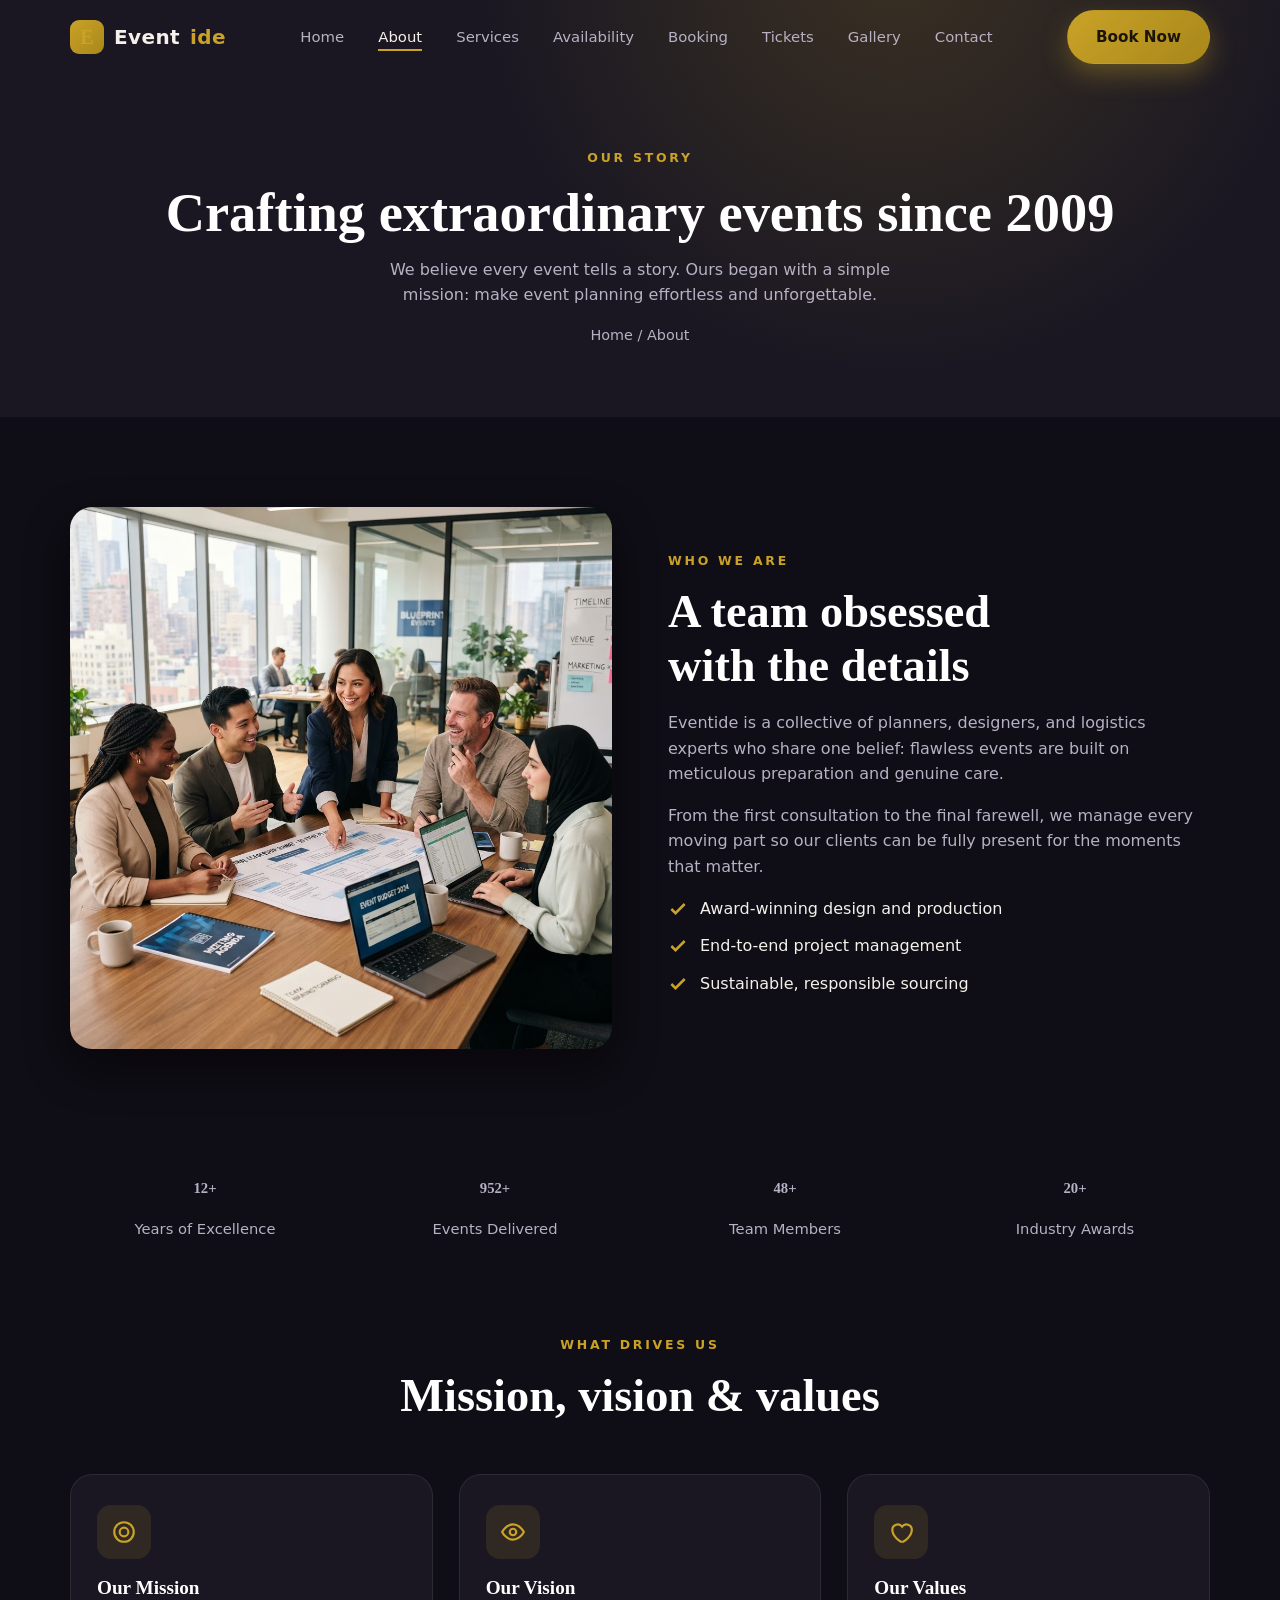
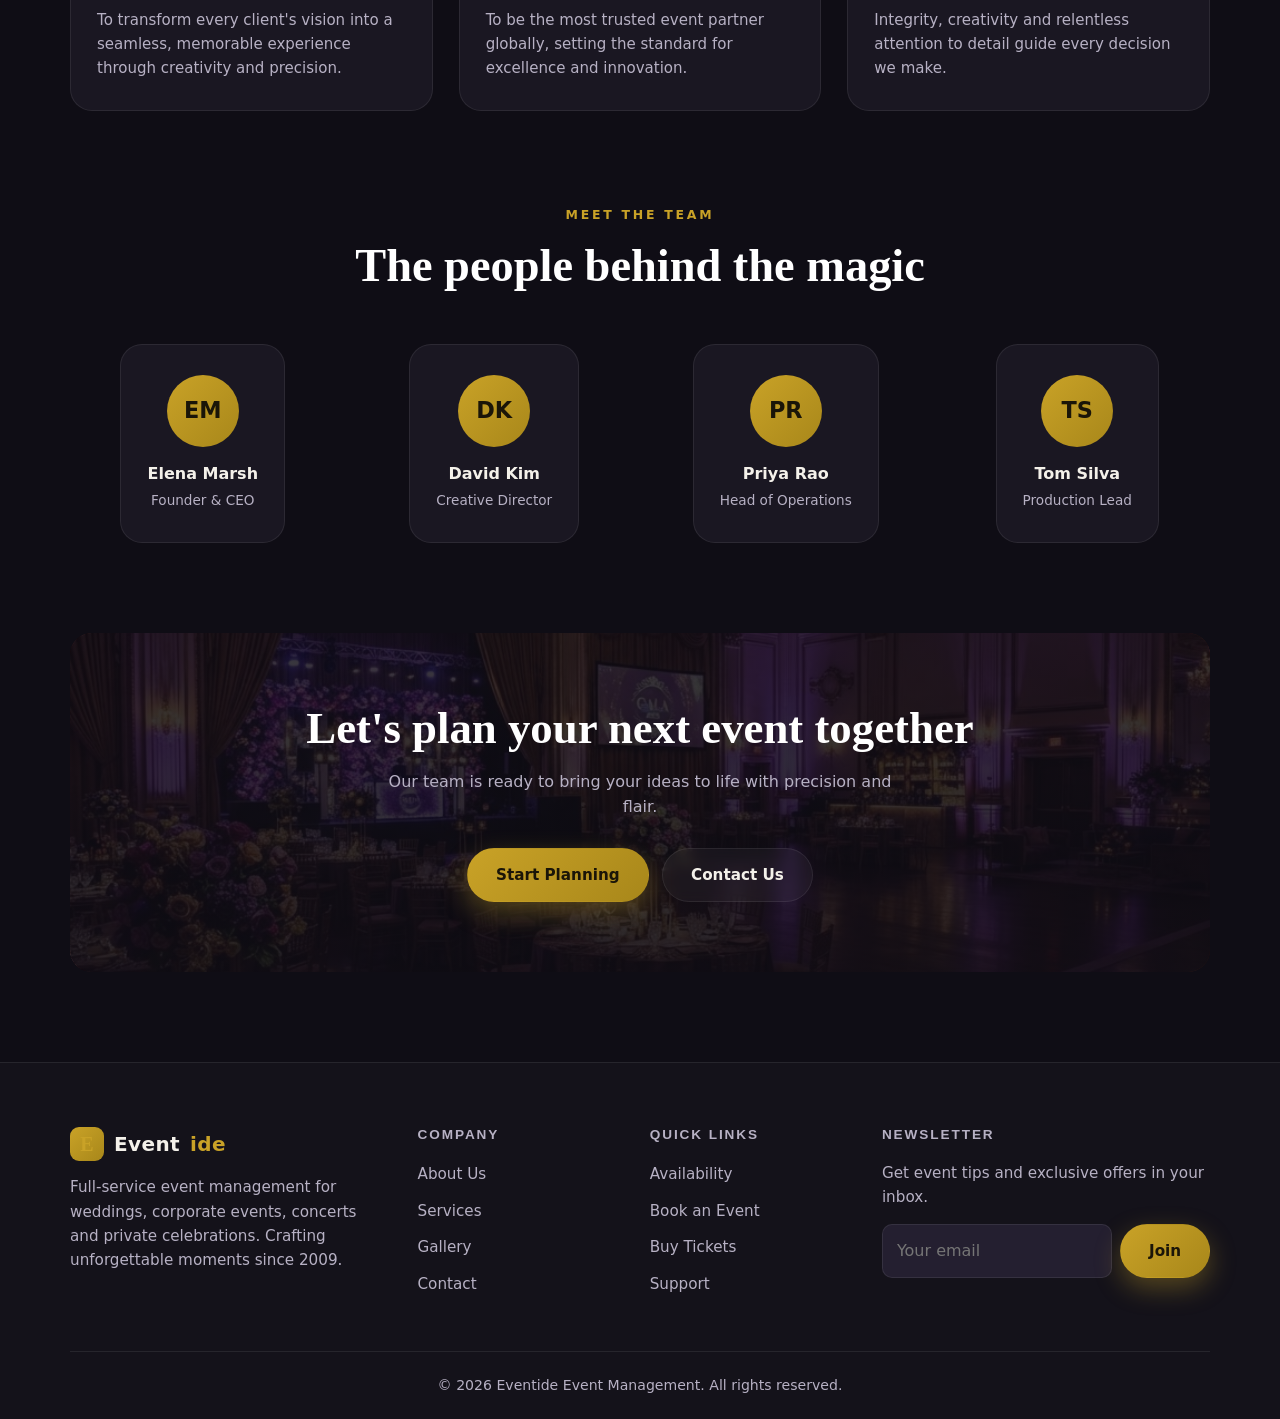
==== commit 7722c849: "Update about.html" ====
--- a/about.html
+++ b/about.html
@@ -150,7 +150,7 @@
   <section class="section" style="padding-top:0">
     <div class="container">
       <div class="cta reveal">
-        <div class="cta__bg" style="background-image:url('public/images/cta.png')"></div>
+        <div class="cta__bg" style="background-image:url('cta.png')"></div>
         <h2>Let's plan your next event together</h2>
         <p>Our team is ready to bring your ideas to life with precision and flair.</p>
         <div class="hero__actions" style="justify-content:center">
